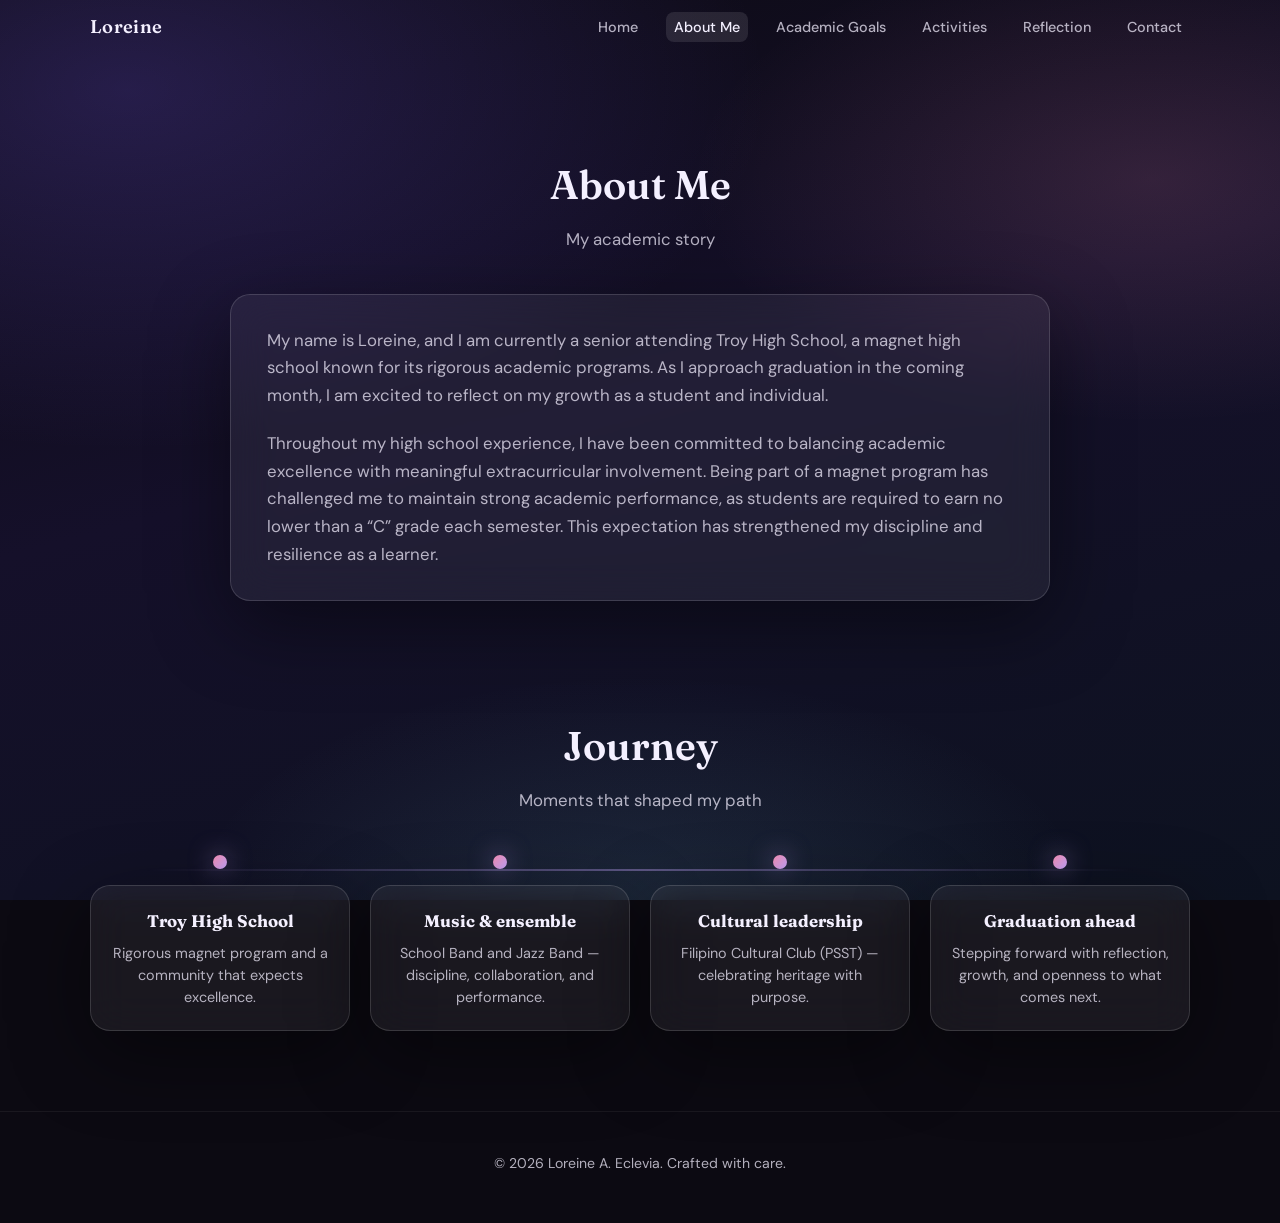
==== about.html @ 0d244e04 "Build Loreine portfolio pages and PSST media gallery. Made-with: Cursor" ====
<!DOCTYPE html>
<html lang="en">
<head>
  <meta charset="UTF-8" />
  <meta name="viewport" content="width=device-width, initial-scale=1.0" />
  <meta name="description" content="About Loreine — Troy High School senior and magnet program student." />
  <title>About Me | Loreine A. Eclevia</title>
  <link rel="preconnect" href="https://fonts.googleapis.com" />
  <link rel="preconnect" href="https://fonts.gstatic.com" crossorigin />
  <link href="https://fonts.googleapis.com/css2?family=DM+Sans:ital,opsz,wght@0,9..40,400;0,9..40,500;0,9..40,600;0,9..40,700;1,9..40,400&family=Fraunces:ital,opsz,wght@0,9..144,500;0,9..144,600;0,9..144,700;1,9..144,400&display=swap" rel="stylesheet" />
  <link rel="stylesheet" href="css/styles.css" />
</head>
<body>
  <div class="gradient-bg" aria-hidden="true"></div>

  <header class="site-header">
    <nav class="nav" aria-label="Primary">
      <a class="nav__brand" href="index.html">Loreine</a>
      <button type="button" class="nav__toggle" aria-expanded="false" aria-controls="nav-menu" id="nav-toggle">
        <span class="nav__toggle-bar"></span>
        <span class="nav__toggle-bar"></span>
        <span class="nav__toggle-bar"></span>
        <span class="visually-hidden">Menu</span>
      </button>
      <ul class="nav__list" id="nav-menu">
        <li><a href="index.html">Home</a></li>
        <li><a href="about.html" aria-current="page">About Me</a></li>
        <li><a href="academic-goals.html">Academic Goals</a></li>
        <li><a href="activities.html">Activities</a></li>
        <li><a href="reflection.html">Reflection</a></li>
        <li><a href="contact.html">Contact</a></li>
      </ul>
    </nav>
  </header>

  <main class="site-main site-main--page">
    <section id="about" class="section section--about">
      <div class="container">
        <header class="section__header reveal">
          <h2>About Me</h2>
          <p class="section__lead">My academic story</p>
        </header>
        <div class="prose glass reveal">
          <p>My name is Loreine, and I am currently a senior attending Troy High School, a magnet high school known for its rigorous academic programs. As I approach graduation in the coming month, I am excited to reflect on my growth as a student and individual.</p>
          <p>Throughout my high school experience, I have been committed to balancing academic excellence with meaningful extracurricular involvement. Being part of a magnet program has challenged me to maintain strong academic performance, as students are required to earn no lower than a “C” grade each semester. This expectation has strengthened my discipline and resilience as a learner.</p>
        </div>
      </div>
    </section>

    <section id="timeline" class="section section--timeline">
      <div class="container">
        <header class="section__header reveal">
          <h2>Journey</h2>
          <p class="section__lead">Moments that shaped my path</p>
        </header>
        <ol class="timeline reveal">
          <li class="timeline__item">
            <span class="timeline__marker"></span>
            <div class="timeline__card glass">
              <h3>Troy High School</h3>
              <p>Rigorous magnet program and a community that expects excellence.</p>
            </div>
          </li>
          <li class="timeline__item">
            <span class="timeline__marker"></span>
            <div class="timeline__card glass">
              <h3>Music &amp; ensemble</h3>
              <p>School Band and Jazz Band — discipline, collaboration, and performance.</p>
            </div>
          </li>
          <li class="timeline__item">
            <span class="timeline__marker"></span>
            <div class="timeline__card glass">
              <h3>Cultural leadership</h3>
              <p>Filipino Cultural Club (PSST) — celebrating heritage with purpose.</p>
            </div>
          </li>
          <li class="timeline__item">
            <span class="timeline__marker"></span>
            <div class="timeline__card glass">
              <h3>Graduation ahead</h3>
              <p>Stepping forward with reflection, growth, and openness to what comes next.</p>
            </div>
          </li>
        </ol>
      </div>
    </section>
  </main>

  <footer class="site-footer">
    <div class="container site-footer__inner">
      <p>&copy; <span id="year"></span> Loreine A. Eclevia. Crafted with care.</p>
    </div>
  </footer>

  <script src="js/main.js" defer></script>
</body>
</html>
---- css/styles.css ----
/* Loreine portfolio — soft gradients, glass, motion */
:root {
  --bg-deep: #0c0a12;
  --bg-card: rgba(255, 255, 255, 0.06);
  --border-glass: rgba(255, 255, 255, 0.14);
  --text: #f4f0ff;
  --text-muted: rgba(244, 240, 255, 0.72);
  --accent: #c4a5ff;
  --accent-2: #7ec8e3;
  --accent-3: #f78fb3;
  --shadow: 0 24px 80px rgba(0, 0, 0, 0.45);
  --radius: 20px;
  --font-sans: "DM Sans", system-ui, sans-serif;
  --font-display: "Fraunces", Georgia, serif;
  --nav-h: 72px;
}

*,
*::before,
*::after {
  box-sizing: border-box;
}

html {
  scroll-behavior: smooth;
}

body {
  margin: 0;
  min-height: 100vh;
  font-family: var(--font-sans);
  color: var(--text);
  background: var(--bg-deep);
  line-height: 1.65;
  overflow-x: hidden;
}

.visually-hidden {
  position: absolute;
  width: 1px;
  height: 1px;
  padding: 0;
  margin: -1px;
  overflow: hidden;
  clip: rect(0, 0, 0, 0);
  white-space: nowrap;
  border: 0;
}

.gradient-bg {
  position: fixed;
  inset: 0;
  z-index: -2;
  background:
    radial-gradient(ellipse 100% 80% at 10% 10%, rgba(124, 92, 255, 0.22), transparent 50%),
    radial-gradient(ellipse 80% 60% at 90% 20%, rgba(247, 143, 179, 0.14), transparent 45%),
    radial-gradient(ellipse 70% 50% at 50% 100%, rgba(126, 200, 227, 0.12), transparent 50%),
    linear-gradient(165deg, #0c0a12 0%, #15102a 45%, #0d1220 100%);
  pointer-events: none;
}

.container {
  width: min(1100px, 92vw);
  margin-inline: auto;
}

/* ----- Header / Nav ----- */
.site-header {
  position: fixed;
  top: 0;
  left: 0;
  right: 0;
  z-index: 100;
  padding: 0.75rem 0;
  transition: background 0.35s ease, backdrop-filter 0.35s ease, box-shadow 0.35s ease;
}

.site-header.is-scrolled {
  background: rgba(12, 10, 18, 0.72);
  backdrop-filter: blur(16px);
  -webkit-backdrop-filter: blur(16px);
  box-shadow: 0 8px 32px rgba(0, 0, 0, 0.25);
}

.nav {
  width: min(1100px, 92vw);
  margin-inline: auto;
  display: flex;
  align-items: center;
  justify-content: space-between;
  gap: 1rem;
}

.nav__brand {
  font-family: var(--font-display);
  font-weight: 600;
  font-size: 1.15rem;
  color: var(--text);
  text-decoration: none;
  letter-spacing: 0.02em;
}

.nav__list {
  list-style: none;
  margin: 0;
  padding: 0;
  display: flex;
  flex-wrap: wrap;
  gap: 0.35rem 1.25rem;
  align-items: center;
}

.nav__list a {
  color: var(--text-muted);
  text-decoration: none;
  font-size: 0.9rem;
  font-weight: 500;
  padding: 0.35rem 0.5rem;
  border-radius: 8px;
  transition: color 0.2s ease, background 0.2s ease;
}

.nav__list a:hover {
  color: var(--text);
  background: rgba(255, 255, 255, 0.06);
}

.nav__list a[aria-current="page"] {
  color: var(--text);
  background: rgba(255, 255, 255, 0.1);
}

.nav__toggle {
  display: none;
  flex-direction: column;
  gap: 5px;
  background: transparent;
  border: 1px solid var(--border-glass);
  border-radius: 10px;
  padding: 10px 12px;
  cursor: pointer;
}

.nav__toggle-bar {
  width: 22px;
  height: 2px;
  background: var(--text);
  border-radius: 1px;
  transition: transform 0.25s ease, opacity 0.2s ease;
}

@media (max-width: 860px) {
  .nav__toggle {
    display: flex;
  }

  .nav__list {
    position: absolute;
    top: calc(100% + 8px);
    right: 4vw;
    left: 4vw;
    flex-direction: column;
    align-items: stretch;
    padding: 1rem;
    border-radius: var(--radius);
    background: rgba(18, 14, 32, 0.92);
    backdrop-filter: blur(20px);
    border: 1px solid var(--border-glass);
    box-shadow: var(--shadow);
    opacity: 0;
    visibility: hidden;
    transform: translateY(-8px);
    transition: opacity 0.25s ease, transform 0.25s ease, visibility 0.25s;
  }

  .nav__list.is-open {
    opacity: 1;
    visibility: visible;
    transform: translateY(0);
  }

  .nav {
    position: relative;
  }
}

/* ----- Hero ----- */
.hero {
  position: relative;
  min-height: 100vh;
  min-height: 100dvh;
  display: flex;
  align-items: center;
  justify-content: center;
  padding: calc(var(--nav-h) + 2rem) 1.5rem 4rem;
}

.hero__bg {
  position: absolute;
  inset: 0;
  background-image: url("../assets/hero-celebration.png");
  background-size: cover;
  background-position: center 35%;
  z-index: 0;
}

.hero__overlay {
  position: absolute;
  inset: 0;
  z-index: 1;
  background:
    linear-gradient(180deg, rgba(8, 6, 16, 0.55) 0%, rgba(12, 10, 24, 0.75) 45%, rgba(10, 8, 22, 0.92) 100%),
    radial-gradient(ellipse 90% 60% at 50% 0%, rgba(100, 80, 200, 0.25), transparent 55%);
}

.hero__particles {
  position: absolute;
  inset: 0;
  z-index: 2;
  pointer-events: none;
  opacity: 0.85;
}

.hero__waves {
  position: absolute;
  inset: 0;
  z-index: 2;
  pointer-events: none;
  overflow: hidden;
  opacity: 0.35;
  mix-blend-mode: screen;
}

.hero__waves::before,
.hero__waves::after {
  content: "";
  position: absolute;
  width: 200%;
  height: 200%;
  left: -50%;
  top: 20%;
  background: radial-gradient(ellipse at center, rgba(126, 200, 227, 0.15) 0%, transparent 55%);
  animation: wave-drift 18s ease-in-out infinite;
}

.hero__waves::after {
  top: 40%;
  background: radial-gradient(ellipse at center, rgba(196, 165, 255, 0.12) 0%, transparent 50%);
  animation-duration: 24s;
  animation-delay: -6s;
}

@keyframes wave-drift {
  0%,
  100% {
    transform: translate(0, 0) rotate(0deg);
  }
  50% {
    transform: translate(-4%, 2%) rotate(3deg);
  }
}

.hero__3d {
  position: absolute;
  top: 12%;
  right: 6%;
  width: min(280px, 38vw);
  height: min(280px, 38vw);
  z-index: 3;
  pointer-events: none;
  opacity: 0.9;
}

@media (max-width: 700px) {
  .hero__3d {
    top: auto;
    bottom: 8%;
    right: 4%;
    width: 160px;
    height: 160px;
    opacity: 0.55;
  }
}

.hero__content {
  position: relative;
  z-index: 4;
  text-align: center;
  max-width: 720px;
}

.hero__eyebrow {
  font-size: 0.8rem;
  letter-spacing: 0.28em;
  text-transform: uppercase;
  color: var(--accent-2);
  margin: 0 0 1rem;
  font-weight: 600;
}

.hero__title {
  font-family: var(--font-display);
  font-size: clamp(2.25rem, 6vw, 3.75rem);
  font-weight: 700;
  line-height: 1.12;
  margin: 0 0 0.75rem;
  text-shadow: 0 8px 40px rgba(0, 0, 0, 0.5);
}

.hero__tagline {
  font-size: clamp(1rem, 2.4vw, 1.2rem);
  color: rgba(255, 255, 255, 0.88);
  margin: 0 0 1.75rem;
  font-weight: 500;
}

.hero__dot {
  opacity: 0.45;
  margin: 0 0.15em;
  font-weight: 400;
}

.hero__typing {
  min-height: 2.5rem;
  font-size: clamp(1rem, 2.2vw, 1.15rem);
  color: var(--text-muted);
  margin: 0 0 2rem;
}

.hero__cursor {
  display: inline-block;
  width: 2px;
  height: 1.1em;
  background: var(--accent);
  margin-left: 3px;
  vertical-align: -0.15em;
  animation: blink 1s step-end infinite;
}

@keyframes blink {
  50% {
    opacity: 0;
  }
}

.hero__cta {
  display: inline-flex;
  align-items: center;
  justify-content: center;
  padding: 0.85rem 1.75rem;
  border-radius: 999px;
  background: linear-gradient(135deg, rgba(196, 165, 255, 0.35), rgba(126, 200, 227, 0.25));
  border: 1px solid var(--border-glass);
  color: var(--text);
  text-decoration: none;
  font-weight: 600;
  font-size: 0.95rem;
  box-shadow: 0 12px 40px rgba(80, 60, 160, 0.35);
  transition: transform 0.25s ease, box-shadow 0.25s ease, background 0.25s ease;
}

.hero__cta:hover {
  transform: translateY(-2px);
  box-shadow: 0 16px 48px rgba(100, 80, 200, 0.45);
  background: linear-gradient(135deg, rgba(196, 165, 255, 0.45), rgba(126, 200, 227, 0.35));
}

.hero__scroll {
  position: absolute;
  bottom: 2rem;
  left: 50%;
  transform: translateX(-50%);
  z-index: 4;
  display: flex;
  flex-direction: column;
  align-items: center;
  gap: 0.5rem;
  font-size: 0.7rem;
  letter-spacing: 0.2em;
  text-transform: uppercase;
  color: var(--text-muted);
  opacity: 0.85;
}

.hero__scroll-line {
  width: 1px;
  height: 40px;
  background: linear-gradient(180deg, var(--accent), transparent);
  animation: scroll-pulse 2s ease-in-out infinite;
}

@keyframes scroll-pulse {
  0%,
  100% {
    opacity: 0.4;
    transform: scaleY(0.85);
  }
  50% {
    opacity: 1;
    transform: scaleY(1);
  }
}

/* ----- Sections ----- */
section[id] {
  scroll-margin-top: calc(var(--nav-h) + 12px);
}

.site-main--page {
  padding-top: var(--nav-h);
}

.section {
  position: relative;
  padding: 5rem 0;
}

.section__header {
  text-align: center;
  margin-bottom: 2.5rem;
}

.section__header h2 {
  font-family: var(--font-display);
  font-size: clamp(1.75rem, 4vw, 2.5rem);
  margin: 0 0 0.5rem;
  font-weight: 600;
}

.section__lead {
  margin: 0;
  color: var(--text-muted);
  font-size: 1.05rem;
}

.glass {
  background: var(--bg-card);
  backdrop-filter: blur(20px);
  -webkit-backdrop-filter: blur(20px);
  border: 1px solid var(--border-glass);
  border-radius: var(--radius);
  box-shadow: var(--shadow);
}

.prose {
  padding: 2rem 2.25rem;
  max-width: 820px;
  margin-inline: auto;
}

.prose p {
  margin: 0 0 1.25rem;
  color: var(--text-muted);
  font-size: 1.05rem;
}

.prose p:last-child {
  margin-bottom: 0;
}

/* Timeline */
.section--timeline {
  padding-top: 2rem;
}

.timeline {
  list-style: none;
  margin: 0;
  padding: 0;
  display: grid;
  gap: 1.5rem;
  position: relative;
}

@media (min-width: 768px) {
  .timeline {
    grid-template-columns: repeat(4, 1fr);
    gap: 1.25rem;
  }

  .timeline::before {
    content: "";
    position: absolute;
    top: 14px;
    left: 5%;
    right: 5%;
    height: 2px;
    background: linear-gradient(90deg, transparent, rgba(196, 165, 255, 0.4), transparent);
    z-index: 0;
  }
}

.timeline__item {
  position: relative;
  z-index: 1;
}

.timeline__marker {
  display: block;
  width: 14px;
  height: 14px;
  border-radius: 50%;
  margin: 0 auto 1rem;
  background: linear-gradient(135deg, var(--accent-3), var(--accent));
  box-shadow: 0 0 24px rgba(196, 165, 255, 0.55);
}

.timeline__card {
  padding: 1.35rem 1.25rem;
  text-align: center;
  min-height: 140px;
  display: flex;
  flex-direction: column;
  justify-content: center;
  transition: transform 0.35s ease, border-color 0.35s ease;
}

.timeline__card:hover {
  transform: translateY(-6px);
  border-color: rgba(196, 165, 255, 0.35);
}

.timeline__card h3 {
  font-family: var(--font-display);
  font-size: 1.05rem;
  margin: 0 0 0.5rem;
}

.timeline__card p {
  margin: 0;
  font-size: 0.9rem;
  color: var(--text-muted);
  line-height: 1.5;
}

/* Activities — flip cards */
.activity-grid {
  display: grid;
  grid-template-columns: repeat(auto-fit, minmax(260px, 1fr));
  gap: 1.75rem;
  perspective: 1200px;
}

.flip-card {
  min-height: 300px;
  cursor: pointer;
}

.flip-card__inner {
  position: relative;
  width: 100%;
  height: 100%;
  min-height: 300px;
  transition: transform 0.75s cubic-bezier(0.4, 0.2, 0.2, 1);
  transform-style: preserve-3d;
}

.flip-card:hover .flip-card__inner,
.flip-card:focus-within .flip-card__inner {
  transform: rotateY(180deg);
}

.flip-card__face {
  position: absolute;
  inset: 0;
  backface-visibility: hidden;
  -webkit-backface-visibility: hidden;
  border-radius: var(--radius);
  padding: 2rem 1.75rem;
  display: flex;
  flex-direction: column;
  align-items: center;
  text-align: center;
  justify-content: center;
}

.flip-card__face--back {
  transform: rotateY(180deg);
}

.activity-icon {
  font-size: 2.5rem;
  margin-bottom: 0.75rem;
  filter: drop-shadow(0 4px 12px rgba(0, 0, 0, 0.35));
}

.flip-card h3 {
  font-family: var(--font-display);
  font-size: 1.35rem;
  margin: 0 0 0.75rem;
}

.flip-card__face--front p {
  margin: 0.25rem 0;
  color: var(--text-muted);
  font-size: 0.98rem;
}

.activity-note {
  margin-top: 0.75rem !important;
  font-style: italic;
  opacity: 0.9;
}

/* Sound waves — animate on hover (music card) */
.sound-waves {
  display: flex;
  align-items: flex-end;
  justify-content: center;
  gap: 5px;
  height: 36px;
  margin-top: 1.25rem;
  opacity: 0.55;
}

.sound-waves span {
  width: 5px;
  height: 10px;
  border-radius: 3px;
  background: linear-gradient(180deg, var(--accent-2), var(--accent));
  transform-origin: bottom;
  animation: sound-idle 1.2s ease-in-out infinite;
}

.sound-waves span:nth-child(1) {
  animation-delay: 0s;
}
.sound-waves span:nth-child(2) {
  animation-delay: 0.1s;
}
.sound-waves span:nth-child(3) {
  animation-delay: 0.2s;
}
.sound-waves span:nth-child(4) {
  animation-delay: 0.3s;
}
.sound-waves span:nth-child(5) {
  animation-delay: 0.4s;
}

@keyframes sound-idle {
  0%,
  100% {
    transform: scaleY(0.45);
    opacity: 0.6;
  }
  50% {
    transform: scaleY(1);
    opacity: 1;
  }
}

.flip-card[data-theme="music"]:hover .sound-waves span,
.flip-card[data-theme="music"]:focus-within .sound-waves span {
  animation-name: sound-active;
  animation-duration: 0.45s;
}

@keyframes sound-active {
  0% {
    transform: scaleY(0.3);
  }
  50% {
    transform: scaleY(1.35);
  }
  100% {
    transform: scaleY(0.6);
  }
}

.flip-card[data-theme="music"]:hover .sound-waves,
.flip-card[data-theme="music"]:focus-within .sound-waves {
  opacity: 1;
}

/* Culture card — PSST gallery links */
.activity-front-link {
  margin-top: 1rem;
  font-size: 0.85rem;
  color: var(--accent-2);
  text-decoration: none;
  font-weight: 600;
  border-bottom: 1px solid transparent;
  transition: border-color 0.2s ease, color 0.2s ease;
}

.activity-front-link:hover {
  color: var(--text);
  border-bottom-color: var(--accent-2);
}

.flip-card__face--heritage {
  gap: 0.35rem;
}

.heritage-heading {
  margin: 0 0 0.5rem;
}

.heritage-title-link {
  color: var(--text);
  text-decoration: none;
  transition: color 0.2s ease;
}

.heritage-title-link:hover {
  color: var(--accent-2);
}

.activity-gallery-cta {
  margin-top: 0.85rem;
  display: inline-flex;
  align-items: center;
  justify-content: center;
  padding: 0.55rem 1.2rem;
  border-radius: 999px;
  font-size: 0.88rem;
  font-weight: 600;
  color: var(--text);
  text-decoration: none;
  background: linear-gradient(135deg, rgba(196, 165, 255, 0.35), rgba(126, 200, 227, 0.22));
  border: 1px solid var(--border-glass);
  transition: transform 0.2s ease, box-shadow 0.2s ease;
}

.activity-gallery-cta:hover {
  transform: translateY(-1px);
  box-shadow: 0 8px 24px rgba(80, 60, 160, 0.35);
}

/* PSST gallery page */
.gallery-back-wrap {
  margin: 0 0 1.5rem;
}

.gallery-back {
  display: inline-flex;
  align-items: center;
  font-size: 0.92rem;
  font-weight: 600;
  color: var(--accent-2);
  text-decoration: none;
  transition: color 0.2s ease;
}

.gallery-back:hover {
  color: var(--text);
}

.section--gallery .section__header {
  margin-bottom: 2rem;
}

.gallery-banner {
  padding: 1rem 1.25rem;
  margin-bottom: 1.5rem;
  color: #ffc9c9;
  font-size: 0.95rem;
}

.gallery-empty {
  padding: 1.75rem 1.5rem;
  max-width: 640px;
  margin: 0 auto 2rem;
}

.gallery-empty__title {
  font-family: var(--font-display);
  font-size: 1.2rem;
  margin: 0 0 1rem;
}

.gallery-empty__steps {
  margin: 0;
  padding-left: 1.25rem;
  color: var(--text-muted);
  font-size: 0.95rem;
  line-height: 1.7;
}

.gallery-empty__steps code {
  font-size: 0.85em;
  color: var(--accent-2);
  word-break: break-all;
}

.gallery-block {
  margin-bottom: 3rem;
}

.gallery-block__title {
  font-family: var(--font-display);
  font-size: 1.25rem;
  margin: 0 0 1.25rem;
  font-weight: 600;
}

.gallery-grid {
  display: grid;
  grid-template-columns: repeat(auto-fill, minmax(240px, 1fr));
  gap: 1.25rem;
}

.gallery-card {
  margin: 0;
  overflow: hidden;
  padding: 0;
  display: flex;
  flex-direction: column;
}

.gallery-card__img {
  width: 100%;
  aspect-ratio: 4 / 3;
  object-fit: cover;
  display: block;
  cursor: zoom-in;
  transition: transform 0.35s ease;
}

.gallery-card:hover .gallery-card__img {
  transform: scale(1.03);
}

.gallery-card__caption {
  padding: 0.85rem 1rem;
  margin: 0;
  font-size: 0.88rem;
  color: var(--text-muted);
  text-align: center;
}

.gallery-videos {
  display: grid;
  gap: 1.5rem;
}

@media (min-width: 700px) {
  .gallery-videos {
    grid-template-columns: repeat(auto-fit, minmax(320px, 1fr));
  }
}

.gallery-video {
  padding: 0;
  overflow: hidden;
}

.gallery-video__el {
  width: 100%;
  display: block;
  vertical-align: middle;
  background: #000;
}

.gallery-video__caption {
  margin: 0;
  padding: 0.85rem 1rem;
  font-size: 0.9rem;
  color: var(--text-muted);
  text-align: center;
}

.lightbox {
  position: fixed;
  inset: 0;
  z-index: 200;
  background: rgba(4, 2, 12, 0.88);
  display: flex;
  align-items: center;
  justify-content: center;
  padding: 2rem;
  backdrop-filter: blur(8px);
}

.lightbox__img {
  max-width: min(96vw, 1200px);
  max-height: min(88vh, 900px);
  width: auto;
  height: auto;
  object-fit: contain;
  border-radius: 8px;
  box-shadow: 0 24px 80px rgba(0, 0, 0, 0.6);
}

.lightbox__close {
  position: fixed;
  top: 1.25rem;
  right: 1.25rem;
  width: 48px;
  height: 48px;
  border-radius: 50%;
  border: 1px solid var(--border-glass);
  background: rgba(20, 16, 36, 0.85);
  color: var(--text);
  font-size: 1.75rem;
  line-height: 1;
  cursor: pointer;
  transition: background 0.2s ease, transform 0.2s ease;
}

.lightbox__close:hover {
  background: rgba(40, 32, 64, 0.95);
  transform: scale(1.05);
}

/* PSST page clarity overrides (page-specific only) */
body.page-psst .gradient-bg {
  background:
    radial-gradient(ellipse 100% 80% at 10% 10%, rgba(124, 92, 255, 0.1), transparent 55%),
    radial-gradient(ellipse 80% 60% at 90% 20%, rgba(247, 143, 179, 0.08), transparent 50%),
    radial-gradient(ellipse 70% 50% at 50% 100%, rgba(126, 200, 227, 0.07), transparent 55%),
    linear-gradient(165deg, #141126 0%, #171533 45%, #101b2d 100%);
}

body.page-psst .section--gallery {
  background: linear-gradient(180deg, rgba(255, 255, 255, 0.07), rgba(255, 255, 255, 0.03));
  border-top: 1px solid rgba(255, 255, 255, 0.12);
  border-bottom: 1px solid rgba(255, 255, 255, 0.1);
}

body.page-psst .gallery-card,
body.page-psst .gallery-video,
body.page-psst .gallery-empty,
body.page-psst .gallery-banner {
  background: rgba(255, 255, 255, 0.12);
  backdrop-filter: blur(8px);
  -webkit-backdrop-filter: blur(8px);
  border-color: rgba(255, 255, 255, 0.22);
}

body.page-psst .gallery-card__img {
  filter: brightness(1.08) contrast(1.08) saturate(1.03);
}

/* Reflection layout */
.reflection__layout {
  display: grid;
  gap: 1.5rem;
}

@media (min-width: 800px) {
  .reflection__layout {
    grid-template-columns: 1fr 1fr;
    align-items: stretch;
  }
}

.reflection__panel {
  margin: 0;
}

.reflection__panel--accent {
  border-color: rgba(196, 165, 255, 0.28);
  background: linear-gradient(145deg, rgba(196, 165, 255, 0.1), rgba(126, 200, 227, 0.06));
}

/* Contact */
.contact-card {
  text-align: center;
  padding: 2.5rem 2rem;
  max-width: 520px;
  margin-inline: auto;
}

.contact-card__name {
  font-family: var(--font-display);
  font-size: 1.5rem;
  margin: 0 0 0.35rem;
  font-weight: 600;
}

.contact-card__meta {
  margin: 0 0 1.25rem;
  color: var(--accent-2);
  font-size: 0.95rem;
}

.contact-card__hint {
  margin: 0;
  color: var(--text-muted);
  font-size: 0.98rem;
}

/* Footer */
.site-footer {
  padding: 2.5rem 0 3rem;
  border-top: 1px solid rgba(255, 255, 255, 0.06);
}

.site-footer__inner {
  text-align: center;
}

.site-footer p {
  margin: 0;
  font-size: 0.88rem;
  color: var(--text-muted);
}

/* Scroll reveal */
.reveal {
  opacity: 0;
  transform: translateY(28px);
  transition: opacity 0.7s cubic-bezier(0.22, 1, 0.36, 1), transform 0.7s cubic-bezier(0.22, 1, 0.36, 1);
}

.reveal.is-visible {
  opacity: 1;
  transform: translateY(0);
}

.timeline.reveal .timeline__item {
  opacity: 0;
  transform: translateY(20px);
  transition: opacity 0.55s ease, transform 0.55s ease;
}

.timeline.reveal.is-visible .timeline__item:nth-child(1) {
  transition-delay: 0.05s;
}
.timeline.reveal.is-visible .timeline__item:nth-child(2) {
  transition-delay: 0.15s;
}
.timeline.reveal.is-visible .timeline__item:nth-child(3) {
  transition-delay: 0.25s;
}
.timeline.reveal.is-visible .timeline__item:nth-child(4) {
  transition-delay: 0.35s;
}

.timeline.reveal.is-visible .timeline__item {
  opacity: 1;
  transform: translateY(0);
}

@media (prefers-reduced-motion: reduce) {
  html {
    scroll-behavior: auto;
  }

  .reveal,
  .timeline.reveal .timeline__item {
    opacity: 1;
    transform: none;
    transition: none;
  }

  .hero__waves::before,
  .hero__waves::after,
  .hero__scroll-line,
  .sound-waves span {
    animation: none !important;
  }
}
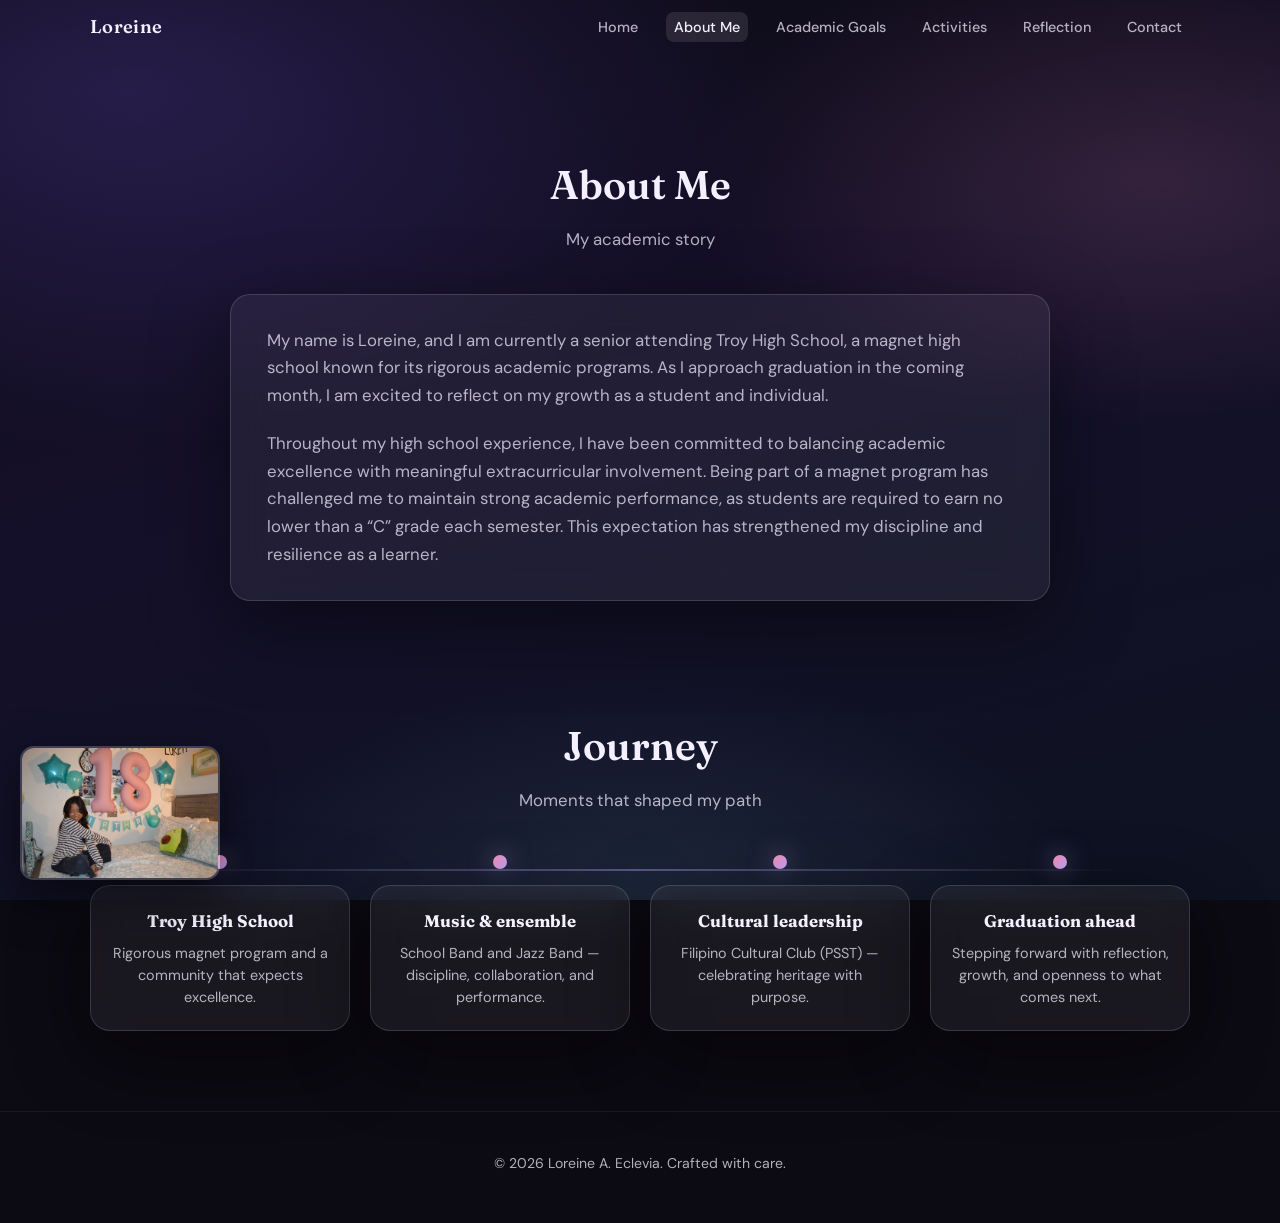
==== commit d45fd678: "Add 18th birthday snapshot to home and About corner Made-with: Cursor" ====
--- a/about.html
+++ b/about.html
@@ -34,6 +34,16 @@
   </header>
 
   <main class="site-main site-main--page">
+    <figure class="corner-memento corner-memento--fixed">
+      <img
+        src="assets/loreine-18th-birthday.png"
+        alt="Loreine celebrating her 18th birthday, with pink balloons and teal decorations."
+        width="640"
+        height="480"
+        loading="lazy"
+        decoding="async"
+      />
+    </figure>
     <section id="about" class="section section--about">
       <div class="container">
         <header class="section__header reveal">
--- a/css/styles.css
+++ b/css/styles.css
@@ -13,6 +13,9 @@
   --font-sans: "DM Sans", system-ui, sans-serif;
   --font-display: "Fraunces", Georgia, serif;
   --nav-h: 72px;
+  --glow-orange: #ffb86c;
+  --glow-orange-hot: #ff9f43;
+  --glow-orange-shadow: 0 0 12px rgba(255, 159, 67, 0.95), 0 0 26px rgba(255, 120, 40, 0.55);
 }
 
 *,
@@ -98,6 +101,21 @@
   color: var(--text);
   text-decoration: none;
   letter-spacing: 0.02em;
+  border-radius: 8px;
+  padding: 0.35rem 0.5rem;
+  margin: -0.35rem -0.5rem;
+  transition: color 0.22s ease, text-shadow 0.22s ease, background 0.22s ease;
+}
+
+.nav__brand:hover {
+  color: var(--glow-orange);
+  text-shadow: var(--glow-orange-shadow);
+  background: rgba(255, 140, 60, 0.08);
+}
+
+.nav__brand:focus-visible {
+  outline: 2px solid var(--glow-orange-hot);
+  outline-offset: 3px;
 }
 
 .nav__list {
@@ -117,17 +135,31 @@
   font-weight: 500;
   padding: 0.35rem 0.5rem;
   border-radius: 8px;
-  transition: color 0.2s ease, background 0.2s ease;
+  transition: color 0.22s ease, background 0.22s ease, text-shadow 0.22s ease, box-shadow 0.22s ease;
 }
 
 .nav__list a:hover {
-  color: var(--text);
-  background: rgba(255, 255, 255, 0.06);
+  color: var(--glow-orange);
+  background: rgba(255, 140, 60, 0.1);
+  text-shadow: var(--glow-orange-shadow);
+  box-shadow: 0 0 18px rgba(255, 130, 50, 0.35);
+}
+
+.nav__list a:focus-visible {
+  outline: 2px solid var(--glow-orange-hot);
+  outline-offset: 2px;
 }
 
 .nav__list a[aria-current="page"] {
   color: var(--text);
   background: rgba(255, 255, 255, 0.1);
+}
+
+.nav__list a[aria-current="page"]:hover {
+  color: var(--glow-orange);
+  background: rgba(255, 140, 60, 0.12);
+  text-shadow: var(--glow-orange-shadow);
+  box-shadow: 0 0 18px rgba(255, 130, 50, 0.35);
 }
 
 .nav__toggle {
@@ -139,6 +171,22 @@
   border-radius: 10px;
   padding: 10px 12px;
   cursor: pointer;
+  transition: border-color 0.22s ease, box-shadow 0.22s ease;
+}
+
+.nav__toggle:hover {
+  border-color: rgba(255, 159, 67, 0.85);
+  box-shadow: 0 0 16px rgba(255, 130, 50, 0.45), 0 0 28px rgba(255, 100, 40, 0.25);
+}
+
+.nav__toggle:hover .nav__toggle-bar {
+  background: var(--glow-orange);
+  box-shadow: 0 0 8px rgba(255, 159, 67, 0.9);
+}
+
+.nav__toggle:focus-visible {
+  outline: 2px solid var(--glow-orange-hot);
+  outline-offset: 3px;
 }
 
 .nav__toggle-bar {
@@ -146,7 +194,7 @@
   height: 2px;
   background: var(--text);
   border-radius: 1px;
-  transition: transform 0.25s ease, opacity 0.2s ease;
+  transition: transform 0.25s ease, opacity 0.2s ease, background 0.22s ease, box-shadow 0.22s ease;
 }
 
 @media (max-width: 860px) {
@@ -202,6 +250,7 @@
   background-size: cover;
   background-position: center 35%;
   z-index: 0;
+  filter: brightness(1.22) contrast(1.05) saturate(1.06);
 }
 
 .hero__overlay {
@@ -209,8 +258,8 @@
   inset: 0;
   z-index: 1;
   background:
-    linear-gradient(180deg, rgba(8, 6, 16, 0.55) 0%, rgba(12, 10, 24, 0.75) 45%, rgba(10, 8, 22, 0.92) 100%),
-    radial-gradient(ellipse 90% 60% at 50% 0%, rgba(100, 80, 200, 0.25), transparent 55%);
+    linear-gradient(180deg, rgba(8, 6, 16, 0.32) 0%, rgba(12, 10, 24, 0.44) 45%, rgba(10, 8, 22, 0.62) 100%),
+    radial-gradient(ellipse 90% 60% at 50% 0%, rgba(100, 80, 200, 0.14), transparent 55%);
 }
 
 .hero__particles {
@@ -401,6 +450,41 @@
   }
 }
 
+/* Personal snapshot — bottom corner (home hero + about page) */
+.corner-memento {
+  margin: 0;
+  pointer-events: none;
+}
+
+.corner-memento img {
+  display: block;
+  width: min(200px, 34vw);
+  height: auto;
+  border-radius: 14px;
+  box-shadow: 0 16px 48px rgba(0, 0, 0, 0.5);
+  border: 2px solid rgba(255, 255, 255, 0.2);
+}
+
+.corner-memento--hero {
+  position: absolute;
+  bottom: max(1.25rem, env(safe-area-inset-bottom, 0px));
+  left: max(1.25rem, env(safe-area-inset-left, 0px));
+  z-index: 5;
+}
+
+.corner-memento--fixed {
+  position: fixed;
+  bottom: max(1.25rem, env(safe-area-inset-bottom, 0px));
+  left: max(1.25rem, env(safe-area-inset-left, 0px));
+  z-index: 50;
+}
+
+@media (max-width: 520px) {
+  .corner-memento img {
+    width: min(140px, 42vw);
+  }
+}
+
 /* ----- Sections ----- */
 section[id] {
   scroll-margin-top: calc(var(--nav-h) + 12px);
@@ -720,12 +804,30 @@
   text-decoration: none;
   background: linear-gradient(135deg, rgba(196, 165, 255, 0.35), rgba(126, 200, 227, 0.22));
   border: 1px solid var(--border-glass);
-  transition: transform 0.2s ease, box-shadow 0.2s ease;
+  transition: transform 0.22s ease, box-shadow 0.22s ease, color 0.22s ease, border-color 0.22s ease,
+    background 0.22s ease, text-shadow 0.22s ease;
 }
 
 .activity-gallery-cta:hover {
   transform: translateY(-1px);
-  box-shadow: 0 8px 24px rgba(80, 60, 160, 0.35);
+  color: var(--glow-orange);
+  border-color: rgba(255, 159, 67, 0.85);
+  background: rgba(255, 120, 50, 0.14);
+  text-shadow: var(--glow-orange-shadow);
+  box-shadow: 0 0 22px rgba(255, 130, 50, 0.5), 0 8px 28px rgba(80, 40, 20, 0.35);
+}
+
+.activity-gallery-cta:focus-visible {
+  outline: 2px solid var(--glow-orange-hot);
+  outline-offset: 3px;
+}
+
+.activity-gallery-actions {
+  margin-top: 0.85rem;
+  display: flex;
+  flex-wrap: wrap;
+  gap: 0.55rem;
+  justify-content: center;
 }
 
 /* PSST gallery page */
@@ -801,6 +903,109 @@
   gap: 1.25rem;
 }
 
+.gallery-carousel {
+  display: grid;
+  grid-template-columns: auto 1fr auto;
+  gap: 1rem;
+  align-items: center;
+  padding: 1rem;
+}
+
+.carousel-stage {
+  margin: 0;
+  display: grid;
+  gap: 0.75rem;
+}
+
+.carousel-stage__img {
+  width: 100%;
+  max-height: min(60vh, 560px);
+  object-fit: contain;
+  border-radius: 14px;
+  background: rgba(12, 10, 18, 0.45);
+}
+
+.carousel-stage__caption {
+  margin: 0;
+  text-align: center;
+  color: var(--text-muted);
+  font-size: 0.92rem;
+}
+
+.carousel-nav {
+  width: 46px;
+  height: 46px;
+  border-radius: 50%;
+  border: 1px solid var(--border-glass);
+  color: var(--text);
+  background: rgba(20, 16, 36, 0.82);
+  cursor: pointer;
+  font-size: 1.8rem;
+  line-height: 1;
+  transition: transform 0.2s ease, background 0.2s ease;
+}
+
+.carousel-nav:hover {
+  transform: scale(1.04);
+  background: rgba(40, 32, 64, 0.9);
+}
+
+.carousel-count {
+  margin: 0.85rem 0 0;
+  text-align: center;
+  color: var(--text-muted);
+  font-size: 0.9rem;
+}
+
+.carousel-thumbs {
+  margin-top: 1rem;
+  display: grid;
+  grid-template-columns: repeat(auto-fill, minmax(88px, 1fr));
+  gap: 0.65rem;
+}
+
+.carousel-thumb {
+  border: 2px solid transparent;
+  background: transparent;
+  padding: 0;
+  border-radius: 12px;
+  overflow: hidden;
+  cursor: pointer;
+  opacity: 0.8;
+  transition: border-color 0.2s ease, opacity 0.2s ease, transform 0.2s ease;
+}
+
+.carousel-thumb:hover {
+  opacity: 1;
+  transform: translateY(-1px);
+}
+
+.carousel-thumb.is-active {
+  border-color: var(--accent-2);
+  opacity: 1;
+}
+
+.carousel-thumb__img {
+  width: 100%;
+  aspect-ratio: 1 / 1;
+  object-fit: cover;
+  display: block;
+}
+
+@media (max-width: 720px) {
+  .gallery-carousel {
+    grid-template-columns: 1fr;
+    padding: 0.8rem;
+  }
+
+  .carousel-nav {
+    width: 42px;
+    height: 42px;
+    font-size: 1.45rem;
+    justify-self: center;
+  }
+}
+
 .gallery-card {
   margin: 0;
   overflow: hidden;
@@ -859,49 +1064,6 @@
   font-size: 0.9rem;
   color: var(--text-muted);
   text-align: center;
-}
-
-.lightbox {
-  position: fixed;
-  inset: 0;
-  z-index: 200;
-  background: rgba(4, 2, 12, 0.88);
-  display: flex;
-  align-items: center;
-  justify-content: center;
-  padding: 2rem;
-  backdrop-filter: blur(8px);
-}
-
-.lightbox__img {
-  max-width: min(96vw, 1200px);
-  max-height: min(88vh, 900px);
-  width: auto;
-  height: auto;
-  object-fit: contain;
-  border-radius: 8px;
-  box-shadow: 0 24px 80px rgba(0, 0, 0, 0.6);
-}
-
-.lightbox__close {
-  position: fixed;
-  top: 1.25rem;
-  right: 1.25rem;
-  width: 48px;
-  height: 48px;
-  border-radius: 50%;
-  border: 1px solid var(--border-glass);
-  background: rgba(20, 16, 36, 0.85);
-  color: var(--text);
-  font-size: 1.75rem;
-  line-height: 1;
-  cursor: pointer;
-  transition: background 0.2s ease, transform 0.2s ease;
-}
-
-.lightbox__close:hover {
-  background: rgba(40, 32, 64, 0.95);
-  transform: scale(1.05);
 }
 
 /* PSST page clarity overrides (page-specific only) */
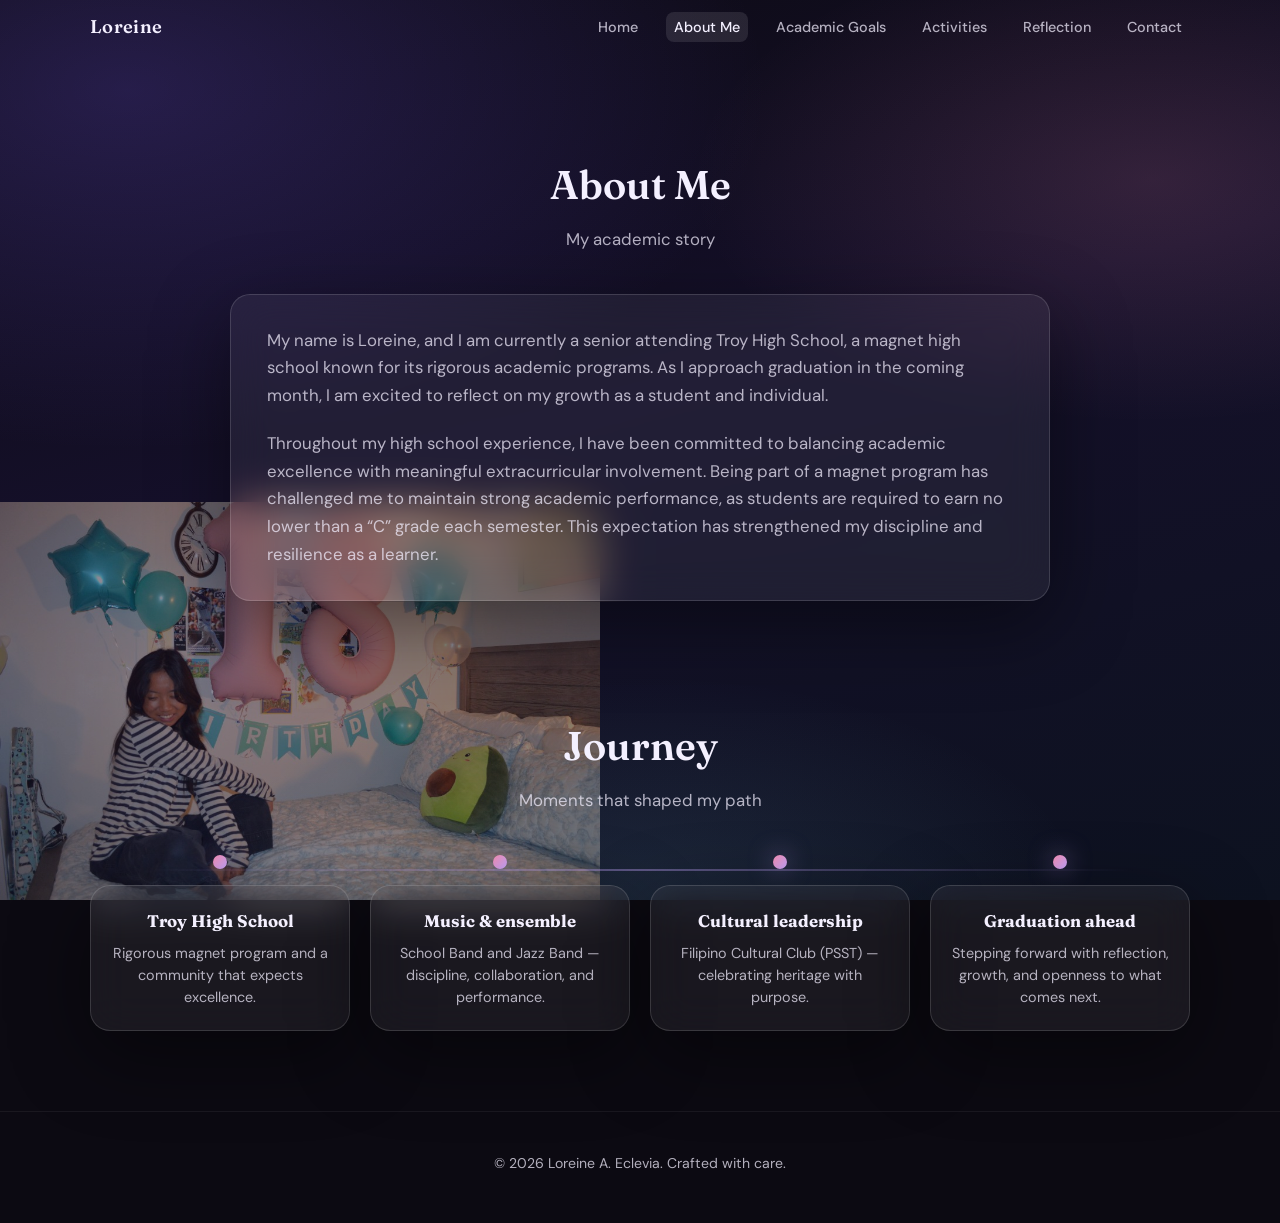
==== commit 57fbfa90: "Tune birthday photo: larger hero blend, About background layer Made-with: Cursor" ====
--- a/about.html
+++ b/about.html
@@ -33,11 +33,11 @@
     </nav>
   </header>
 
-  <main class="site-main site-main--page">
-    <figure class="corner-memento corner-memento--fixed">
+  <main class="site-main site-main--page site-main--about">
+    <figure class="corner-memento corner-memento--about-bg" aria-hidden="true">
       <img
         src="assets/loreine-18th-birthday.png"
-        alt="Loreine celebrating her 18th birthday, with pink balloons and teal decorations."
+        alt=""
         width="640"
         height="480"
         loading="lazy"
--- a/css/styles.css
+++ b/css/styles.css
@@ -450,39 +450,76 @@
   }
 }
 
-/* Personal snapshot — bottom corner (home hero + about page) */
+/* Personal snapshot — home: blended into hero; About: large layer behind content */
 .corner-memento {
   margin: 0;
   pointer-events: none;
 }
 
-.corner-memento img {
-  display: block;
-  width: min(200px, 34vw);
-  height: auto;
-  border-radius: 14px;
-  box-shadow: 0 16px 48px rgba(0, 0, 0, 0.5);
-  border: 2px solid rgba(255, 255, 255, 0.2);
-}
-
+/* Home: 2× previous size; blends with hero photo without heavy darkening */
 .corner-memento--hero {
   position: absolute;
-  bottom: max(1.25rem, env(safe-area-inset-bottom, 0px));
-  left: max(1.25rem, env(safe-area-inset-left, 0px));
+  bottom: max(1rem, env(safe-area-inset-bottom, 0px));
+  left: max(1rem, env(safe-area-inset-left, 0px));
   z-index: 5;
 }
 
-.corner-memento--fixed {
+.corner-memento--hero img {
+  display: block;
+  width: min(400px, 68vw);
+  height: auto;
+  border-radius: 18px;
+  border: 1px solid rgba(255, 255, 255, 0.42);
+  box-shadow:
+    0 10px 36px rgba(0, 0, 0, 0.28),
+    0 0 50px rgba(255, 200, 170, 0.22);
+  mix-blend-mode: soft-light;
+  filter: brightness(1.14) contrast(1.04) saturate(1.08);
+}
+
+@media (max-width: 520px) {
+  .corner-memento--hero img {
+    width: min(280px, 85vw);
+  }
+}
+
+/* About: 3× original corner width (200px → 600px), fixed behind sections */
+.site-main--about {
+  position: relative;
+  z-index: 1;
+}
+
+.corner-memento--about-bg {
   position: fixed;
-  bottom: max(1.25rem, env(safe-area-inset-bottom, 0px));
-  left: max(1.25rem, env(safe-area-inset-left, 0px));
-  z-index: 50;
-}
-
-@media (max-width: 520px) {
-  .corner-memento img {
-    width: min(140px, 42vw);
-  }
+  bottom: 0;
+  left: 0;
+  z-index: 0;
+  width: min(600px, 96vw);
+  max-height: min(88vh, 900px);
+  margin: 0;
+}
+
+.corner-memento--about-bg img {
+  display: block;
+  width: 100%;
+  height: auto;
+  max-height: min(88vh, 900px);
+  object-fit: contain;
+  object-position: left bottom;
+  border-radius: 0 32px 0 0;
+  border: none;
+  opacity: 0.5;
+  filter: brightness(1.12) saturate(1.08);
+}
+
+.site-main--about > section {
+  position: relative;
+  z-index: 1;
+}
+
+.site-main--about ~ .site-footer {
+  position: relative;
+  z-index: 2;
 }
 
 /* ----- Sections ----- */
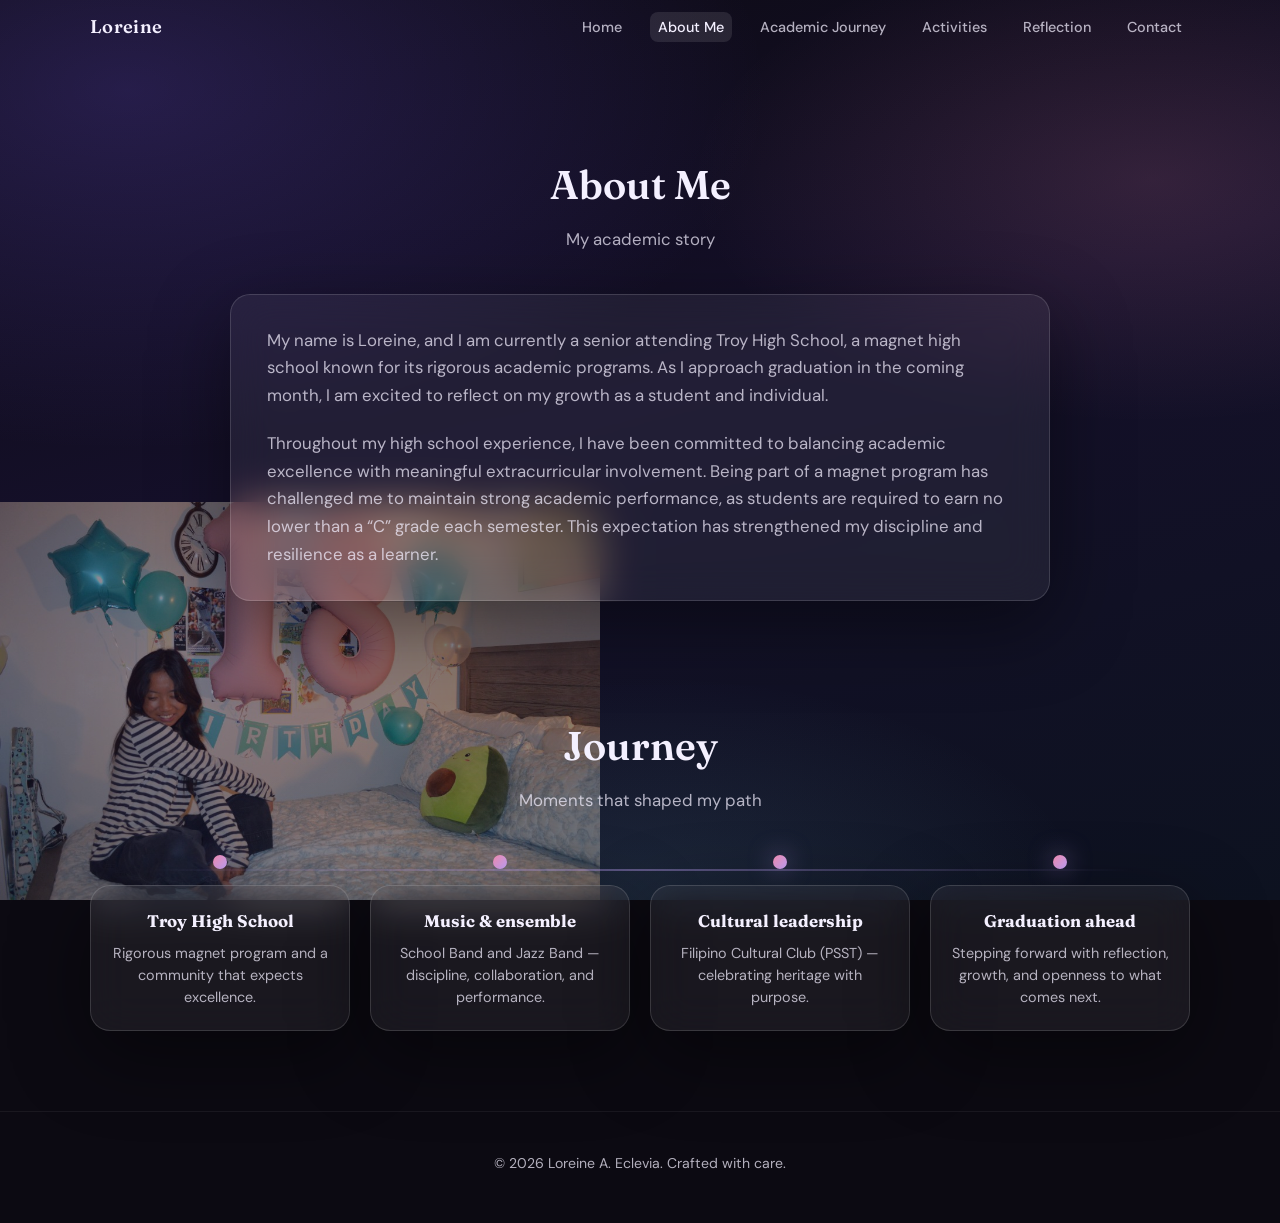
==== commit 88de8982: "Organize academics under a new Academic Journey structure. Add Academic Journey and Senior Capstone " ====
--- a/about.html
+++ b/about.html
@@ -25,7 +25,7 @@
       <ul class="nav__list" id="nav-menu">
         <li><a href="index.html">Home</a></li>
         <li><a href="about.html" aria-current="page">About Me</a></li>
-        <li><a href="academic-goals.html">Academic Goals</a></li>
+        <li><a href="academic-journey.html">Academic Journey</a></li>
         <li><a href="activities.html">Activities</a></li>
         <li><a href="reflection.html">Reflection</a></li>
         <li><a href="contact.html">Contact</a></li>
--- a/css/styles.css
+++ b/css/styles.css
@@ -466,7 +466,7 @@
 
 .corner-memento--hero img {
   display: block;
-  width: min(400px, 68vw);
+  width: min(200px, 23vw);
   height: auto;
   border-radius: 18px;
   border: 1px solid rgba(255, 255, 255, 0.42);
@@ -479,7 +479,7 @@
 
 @media (max-width: 520px) {
   .corner-memento--hero img {
-    width: min(280px, 85vw);
+    width: min(140px, 23vw);
   }
 }
 
@@ -494,8 +494,8 @@
   bottom: 0;
   left: 0;
   z-index: 0;
-  width: min(600px, 96vw);
-  max-height: min(88vh, 900px);
+  width: min(600px, 49vw);
+  max-height: min(48vh, 900px);
   margin: 0;
 }
 
@@ -503,7 +503,7 @@
   display: block;
   width: 100%;
   height: auto;
-  max-height: min(88vh, 900px);
+  max-height: min(48vh, 900px);
   object-fit: contain;
   object-position: left bottom;
   border-radius: 0 32px 0 0;
@@ -577,6 +577,28 @@
 
 .prose p:last-child {
   margin-bottom: 0;
+}
+
+/* Academic journey hub */
+.journey-grid {
+  display: grid;
+  grid-template-columns: repeat(auto-fit, minmax(260px, 1fr));
+  gap: 1.25rem;
+}
+
+.journey-card {
+  padding: 1.4rem 1.3rem;
+}
+
+.journey-card h3 {
+  margin: 0 0 0.55rem;
+  font-family: var(--font-display);
+  font-size: 1.2rem;
+}
+
+.journey-card p {
+  margin: 0 0 1.15rem;
+  color: var(--text-muted);
 }
 
 /* Timeline */
@@ -1088,6 +1110,15 @@
   overflow: hidden;
 }
 
+.gallery-video__title {
+  margin: 0;
+  padding: 0.9rem 1rem 0.25rem;
+  font-family: var(--font-display);
+  font-size: 1.02rem;
+  font-weight: 600;
+  color: var(--text);
+}
+
 .gallery-video__el {
   width: 100%;
   display: block;
@@ -1101,6 +1132,14 @@
   font-size: 0.9rem;
   color: var(--text-muted);
   text-align: center;
+}
+
+.gallery-video__description {
+  margin: 0;
+  padding: 0 1rem 0.95rem;
+  font-size: 0.92rem;
+  color: var(--text-muted);
+  line-height: 1.7;
 }
 
 /* PSST page clarity overrides (page-specific only) */
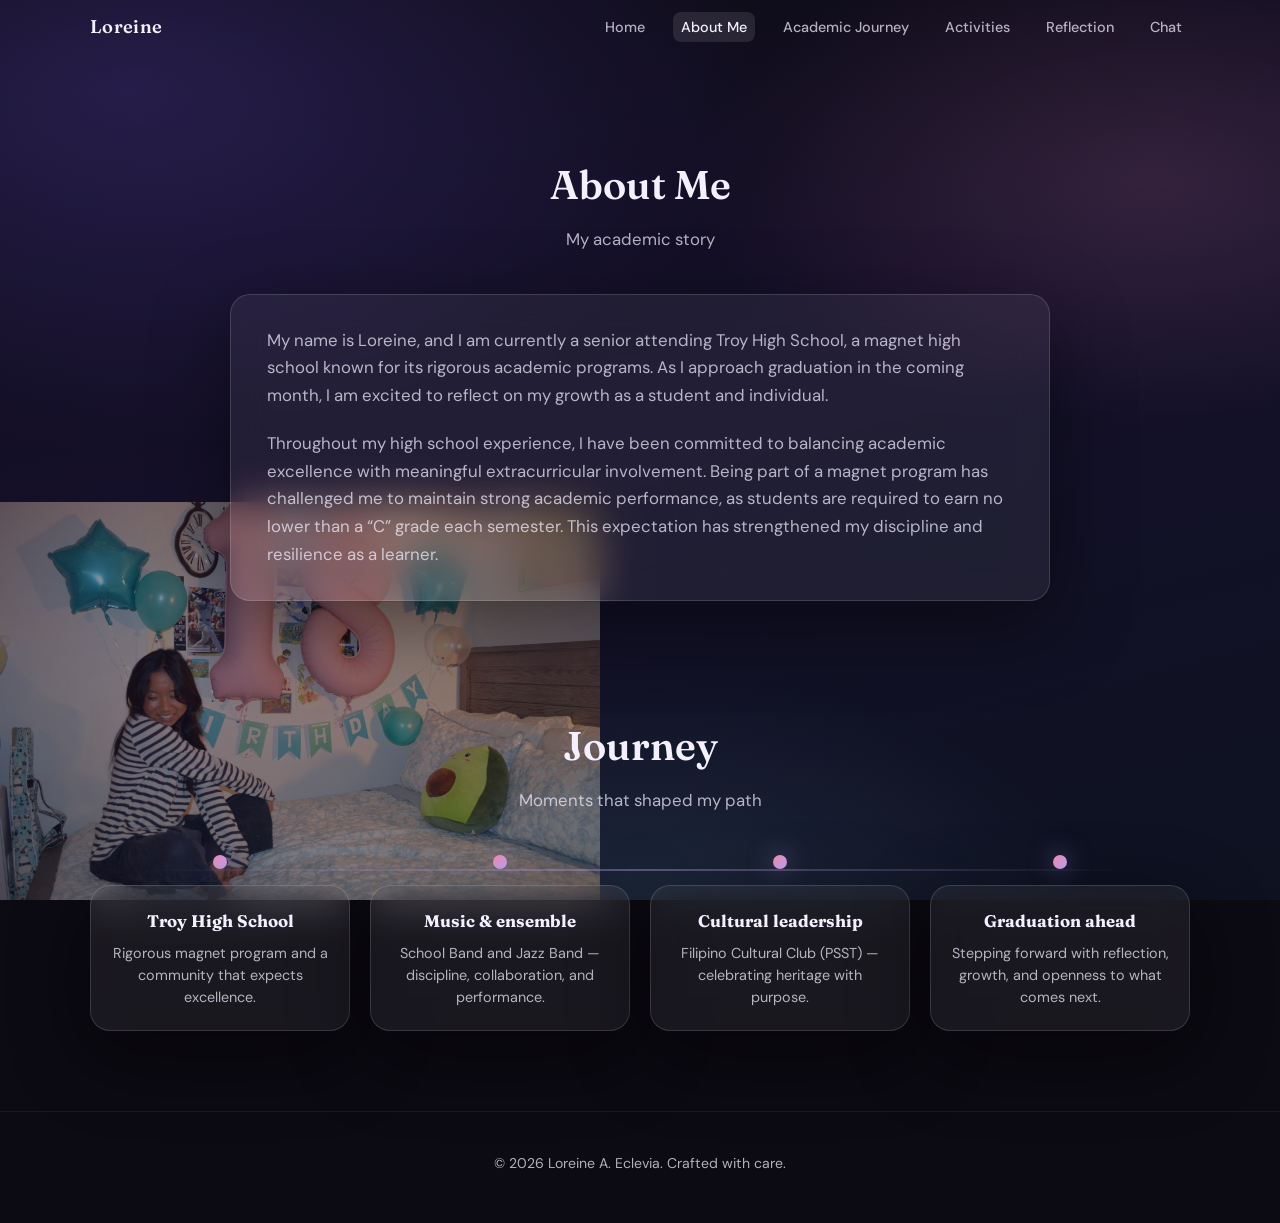
==== commit cd55123f: "Restore Chat label on navigation and chat page title. Reapplies the Contact-to-Chat UI naming on mai" ====
--- a/about.html
+++ b/about.html
@@ -28,7 +28,7 @@
         <li><a href="academic-journey.html">Academic Journey</a></li>
         <li><a href="activities.html">Activities</a></li>
         <li><a href="reflection.html">Reflection</a></li>
-        <li><a href="contact.html">Contact</a></li>
+        <li><a href="contact.html">Chat</a></li>
       </ul>
     </nav>
   </header>
@@ -106,3 +106,4 @@
   <script src="js/main.js" defer></script>
 </body>
 </html>
+
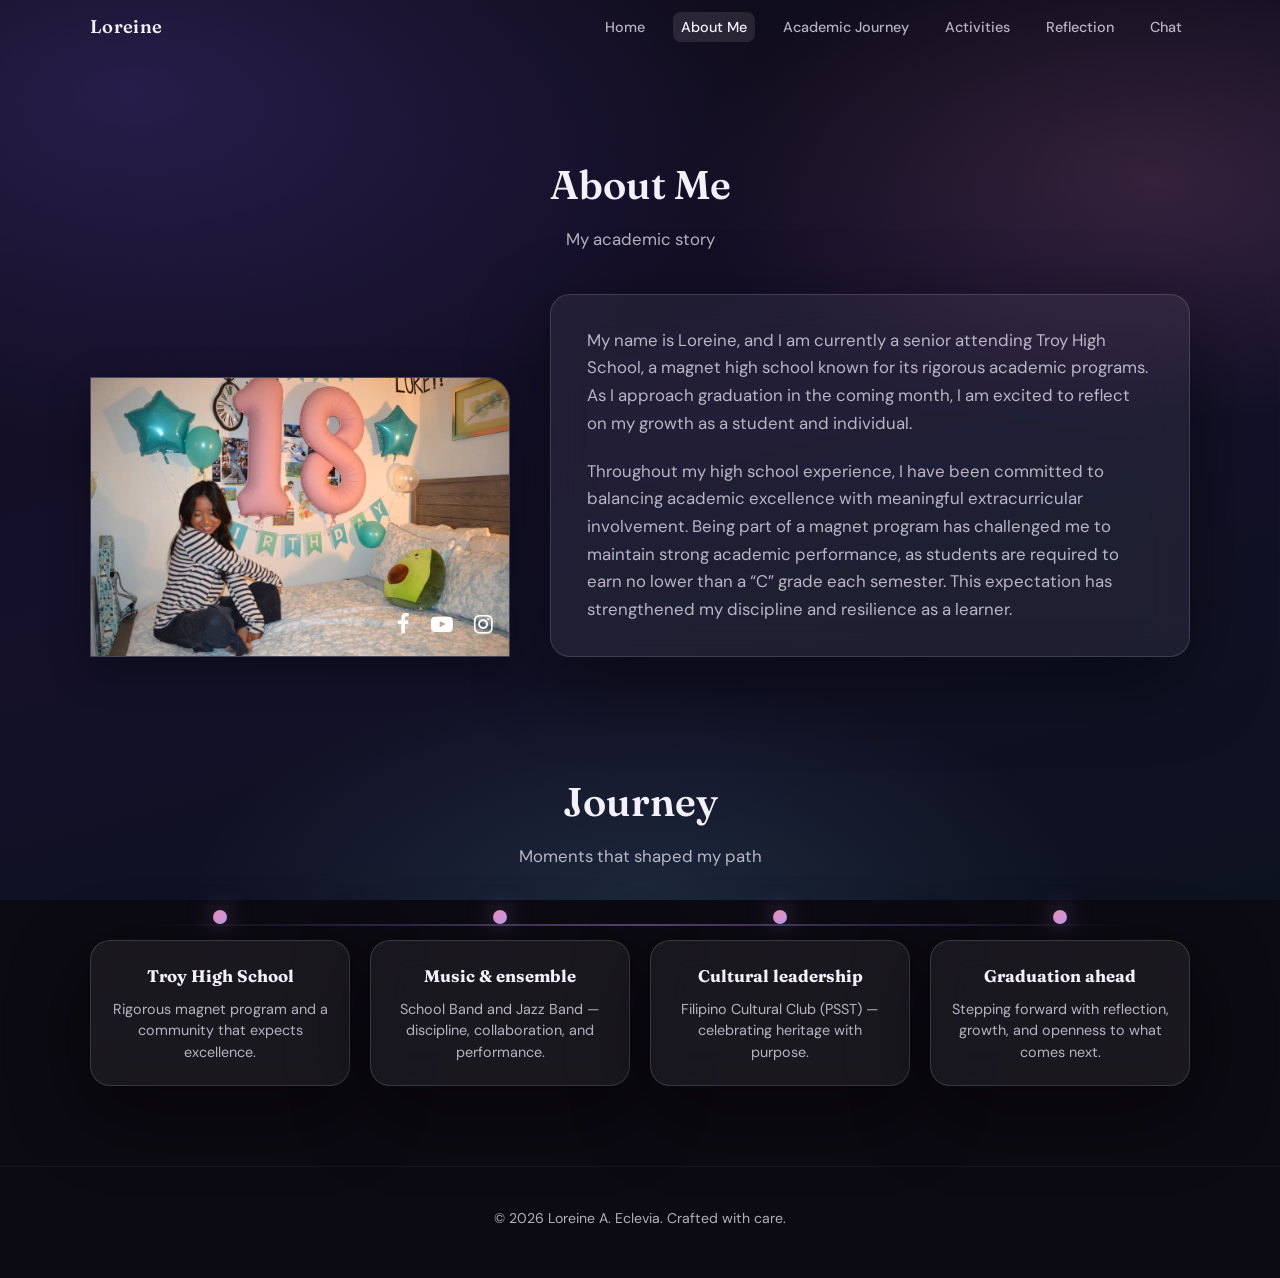
==== commit 277b4bd4: "Add PSST Banquet YouTube entry to the videos gallery. Wire Banquet as a carousel item with DSC_0775 " ====
--- a/about.html
+++ b/about.html
@@ -8,6 +8,7 @@
   <link rel="preconnect" href="https://fonts.googleapis.com" />
   <link rel="preconnect" href="https://fonts.gstatic.com" crossorigin />
   <link href="https://fonts.googleapis.com/css2?family=DM+Sans:ital,opsz,wght@0,9..40,400;0,9..40,500;0,9..40,600;0,9..40,700;1,9..40,400&family=Fraunces:ital,opsz,wght@0,9..144,500;0,9..144,600;0,9..144,700;1,9..144,400&display=swap" rel="stylesheet" />
+  <link rel="stylesheet" href="https://cdnjs.cloudflare.com/ajax/libs/font-awesome/4.7.0/css/font-awesome.min.css" />
   <link rel="stylesheet" href="css/styles.css" />
 </head>
 <body>
@@ -34,25 +35,32 @@
   </header>
 
   <main class="site-main site-main--page site-main--about">
-    <figure class="corner-memento corner-memento--about-bg" aria-hidden="true">
-      <img
-        src="assets/loreine-18th-birthday.png"
-        alt=""
-        width="640"
-        height="480"
-        loading="lazy"
-        decoding="async"
-      />
-    </figure>
     <section id="about" class="section section--about">
       <div class="container">
         <header class="section__header reveal">
           <h2>About Me</h2>
           <p class="section__lead">My academic story</p>
         </header>
-        <div class="prose glass reveal">
-          <p>My name is Loreine, and I am currently a senior attending Troy High School, a magnet high school known for its rigorous academic programs. As I approach graduation in the coming month, I am excited to reflect on my growth as a student and individual.</p>
-          <p>Throughout my high school experience, I have been committed to balancing academic excellence with meaningful extracurricular involvement. Being part of a magnet program has challenged me to maintain strong academic performance, as students are required to earn no lower than a “C” grade each semester. This expectation has strengthened my discipline and resilience as a learner.</p>
+        <div class="about-intro reveal">
+          <figure class="about-intro__photo">
+            <img
+              src="assets/loreine-18th-birthday.png"
+              alt="Loreine celebrating her 18th birthday, with pink balloons and teal decorations."
+              width="640"
+              height="480"
+              loading="lazy"
+              decoding="async"
+            />
+            <ul class="sci sci--memento" aria-label="Social media">
+              <li><a href="https://www.facebook.com/loreine.eclevia" target="_blank" rel="noopener noreferrer" aria-label="Facebook"><i class="fa fa-facebook" aria-hidden="true"></i></a></li>
+              <li><a href="https://www.youtube.com/@TheEclevlit" target="_blank" rel="noopener noreferrer" aria-label="YouTube"><i class="fa fa-youtube-play" aria-hidden="true"></i></a></li>
+              <li><a href="https://www.instagram.com/loveinee/" target="_blank" rel="noopener noreferrer" aria-label="Instagram"><i class="fa fa-instagram" aria-hidden="true"></i></a></li>
+            </ul>
+          </figure>
+          <div class="prose glass">
+            <p>My name is Loreine, and I am currently a senior attending Troy High School, a magnet high school known for its rigorous academic programs. As I approach graduation in the coming month, I am excited to reflect on my growth as a student and individual.</p>
+            <p>Throughout my high school experience, I have been committed to balancing academic excellence with meaningful extracurricular involvement. Being part of a magnet program has challenged me to maintain strong academic performance, as students are required to earn no lower than a “C” grade each semester. This expectation has strengthened my discipline and resilience as a learner.</p>
+          </div>
         </div>
       </div>
     </section>
@@ -106,4 +114,3 @@
   <script src="js/main.js" defer></script>
 </body>
 </html>
-
--- a/css/styles.css
+++ b/css/styles.css
@@ -250,7 +250,7 @@
   background-size: cover;
   background-position: center 35%;
   z-index: 0;
-  filter: brightness(1.22) contrast(1.05) saturate(1.06);
+  filter: brightness(1.58) contrast(1.03) saturate(1.1);
 }
 
 .hero__overlay {
@@ -258,8 +258,8 @@
   inset: 0;
   z-index: 1;
   background:
-    linear-gradient(180deg, rgba(8, 6, 16, 0.32) 0%, rgba(12, 10, 24, 0.44) 45%, rgba(10, 8, 22, 0.62) 100%),
-    radial-gradient(ellipse 90% 60% at 50% 0%, rgba(100, 80, 200, 0.14), transparent 55%);
+    linear-gradient(180deg, rgba(8, 6, 16, 0.12) 0%, rgba(12, 10, 24, 0.24) 45%, rgba(10, 8, 22, 0.36) 100%),
+    radial-gradient(ellipse 90% 60% at 50% 0%, rgba(100, 80, 200, 0.08), transparent 55%);
 }
 
 .hero__particles {
@@ -412,6 +412,40 @@
   transform: translateY(-2px);
   box-shadow: 0 16px 48px rgba(100, 80, 200, 0.45);
   background: linear-gradient(135deg, rgba(196, 165, 255, 0.45), rgba(126, 200, 227, 0.35));
+}
+
+.hero__cta-group {
+  display: flex;
+  flex-wrap: wrap;
+  justify-content: center;
+  gap: 0.75rem;
+}
+
+.hero__cta--warm {
+  background: linear-gradient(135deg, rgba(255, 159, 67, 0.35), rgba(255, 120, 64, 0.28));
+  border-color: rgba(255, 190, 145, 0.55);
+}
+
+.hero__cta--warm:hover {
+  background: linear-gradient(135deg, rgba(255, 159, 67, 0.5), rgba(255, 120, 64, 0.38));
+  box-shadow: 0 16px 48px rgba(220, 110, 45, 0.4);
+}
+
+.hero__activities-note {
+  margin: 1.15rem auto 0;
+  max-width: 700px;
+  padding: 0.95rem 1.05rem;
+  border-radius: 14px;
+  font-size: 0.97rem;
+  color: rgba(255, 255, 255, 0.9);
+  line-height: 1.55;
+  border: 1px solid rgba(255, 255, 255, 0.2);
+  background: linear-gradient(145deg, rgba(255, 255, 255, 0.12), rgba(255, 150, 80, 0.08));
+}
+
+.hero__activities-note strong {
+  color: var(--glow-orange);
+  text-shadow: 0 0 14px rgba(255, 160, 80, 0.5);
 }
 
 .hero__scroll {
@@ -453,15 +487,17 @@
 /* Personal snapshot — home: blended into hero; About: large layer behind content */
 .corner-memento {
   margin: 0;
-  pointer-events: none;
-}
-
-/* Home: 2× previous size; blends with hero photo without heavy darkening */
+}
+
+/* Home: 2× previous size; draggable + interactive */
 .corner-memento--hero {
   position: absolute;
   bottom: max(1rem, env(safe-area-inset-bottom, 0px));
   left: max(1rem, env(safe-area-inset-left, 0px));
-  z-index: 5;
+  z-index: 8;
+  touch-action: none;
+  user-select: none;
+  -webkit-user-select: none;
 }
 
 .corner-memento--hero img {
@@ -475,11 +511,44 @@
     0 0 50px rgba(255, 200, 170, 0.22);
   mix-blend-mode: soft-light;
   filter: brightness(1.14) contrast(1.04) saturate(1.08);
+  cursor: grab;
+  transition: transform 0.22s ease, box-shadow 0.22s ease, filter 0.22s ease;
+}
+
+.corner-memento--hero:hover img {
+  transform: scale(1.06);
+  box-shadow:
+    0 14px 44px rgba(0, 0, 0, 0.36),
+    0 0 62px rgba(255, 180, 140, 0.38);
+}
+
+.corner-memento--hero.is-dragging img {
+  cursor: grabbing;
+  transform: scale(1.04);
+}
+
+.corner-memento--hero.is-zoomed img {
+  transform: scale(1.55);
+  mix-blend-mode: normal;
+  filter: brightness(1.1) contrast(1.08) saturate(1.1);
 }
 
 @media (max-width: 520px) {
   .corner-memento--hero img {
-    width: min(140px, 23vw);
+    width: min(140px, 30vw);
+  }
+}
+
+@media (max-width: 640px) {
+  .hero__bg {
+    background-size: cover;
+    background-position: center 25%;
+  }
+}
+
+@media (max-width: 420px) {
+  .hero__bg {
+    background-position: center 20%;
   }
 }
 
@@ -512,6 +581,132 @@
   filter: brightness(1.12) saturate(1.08);
 }
 
+/* About — photo left, wide prose on the right */
+.about-intro {
+  display: grid;
+  grid-template-columns: minmax(240px, min(420px, 42vw)) 1fr;
+  gap: clamp(1.5rem, 4vw, 2.5rem);
+  align-items: end;
+}
+
+.about-intro__photo {
+  position: relative;
+  margin: 0;
+}
+
+.about-intro__photo img {
+  display: block;
+  width: 100%;
+  height: auto;
+  border-radius: 0 24px 0 0;
+  border: 1px solid rgba(255, 255, 255, 0.22);
+  box-shadow: 0 12px 40px rgba(0, 0, 0, 0.32);
+  filter: brightness(1.08) saturate(1.06);
+}
+
+.about-intro .prose {
+  max-width: none;
+  margin-inline: 0;
+  width: 100%;
+}
+
+@media (max-width: 900px) {
+  .about-intro {
+    grid-template-columns: 1fr;
+    align-items: stretch;
+  }
+
+  .about-intro__photo {
+    max-width: min(420px, 100%);
+  }
+}
+
+/* Social icons — LitoMovies .sci (Font Awesome 4) */
+.sci {
+  list-style: none;
+  margin: 0;
+  padding: 0;
+  display: inline-flex;
+  justify-content: flex-start;
+  align-items: center;
+  gap: 25px;
+  z-index: 12;
+}
+
+.sci li {
+  margin: 0;
+  padding: 0;
+}
+
+.sci a {
+  color: #ffffff;
+  text-decoration: none;
+  font-weight: 500;
+  letter-spacing: 1px;
+  font-size: 25px;
+  transition: color 0.3s ease;
+  cursor: pointer;
+  display: inline-flex;
+  align-items: center;
+  justify-content: center;
+}
+
+.sci a:hover {
+  color: var(--glow-orange);
+}
+
+.sci--memento {
+  position: absolute;
+  bottom: 50px;
+  right: 100px;
+}
+
+.about-intro__photo .sci--memento {
+  bottom: 16px;
+  right: 16px;
+  gap: 20px;
+}
+
+.about-intro__photo .sci--memento a {
+  font-size: 22px;
+}
+
+.corner-memento--hero .sci--memento {
+  bottom: 12px;
+  right: 12px;
+  gap: 18px;
+}
+
+.corner-memento--hero .sci--memento a {
+  font-size: 20px;
+}
+
+.sci--fixed {
+  position: fixed;
+  bottom: 50px;
+  left: 30px;
+  z-index: 40;
+}
+
+@media (max-width: 600px) {
+  .sci--fixed {
+    bottom: 30px;
+    left: 20px;
+    gap: 15px;
+  }
+
+  .sci--fixed a,
+  .sci--memento a {
+    font-size: 22px;
+  }
+
+  .sci--memento {
+    bottom: 30px;
+    right: 30px;
+    gap: 15px;
+  }
+}
+
 .site-main--about > section {
   position: relative;
   z-index: 1;
@@ -599,6 +794,18 @@
 .journey-card p {
   margin: 0 0 1.15rem;
   color: var(--text-muted);
+}
+
+.showcase-media__hint {
+  margin: 0 0 0.85rem;
+  font-size: 0.88rem;
+  color: var(--text-muted);
+  line-height: 1.6;
+}
+
+.showcase-media__hint code {
+  font-size: 0.84em;
+  color: var(--accent-2);
 }
 
 /* Timeline */
@@ -1171,6 +1378,343 @@
   filter: brightness(1.08) contrast(1.08) saturate(1.03);
 }
 
+/* ----- PSST Videos — LitoMovies-style banner + carousel ----- */
+body.page-psst .psst-movie-root {
+  font-family: "Poppins", var(--font-sans), system-ui, sans-serif;
+}
+
+body.page-psst .psst-movie-column {
+  position: relative;
+  z-index: 1;
+  flex: 1 1 320px;
+  min-width: 0;
+  max-width: min(520px, 100%);
+}
+
+body.page-psst .psst-movie-banner {
+  position: relative;
+  width: 100%;
+  min-height: min(720px, calc(100vh - var(--nav-h) - 4rem));
+  padding: 2rem min(100px, 6vw);
+  display: flex;
+  justify-content: space-between;
+  align-items: center;
+  gap: 1.5rem;
+  overflow: hidden;
+  border-radius: var(--radius);
+  transition: background 0.45s ease;
+}
+
+body.page-psst .psst-movie-banner::before {
+  content: "";
+  position: absolute;
+  inset: 0;
+  background: rgba(0, 0, 0, 0.45);
+  pointer-events: none;
+  border-radius: inherit;
+}
+
+body.page-psst .psst-movie-content {
+  position: relative;
+  z-index: 1;
+  flex: 1 1 320px;
+  max-width: min(520px, 100%);
+  display: none;
+  visibility: hidden;
+  opacity: 0;
+  transform: scale(0.98);
+  transition: opacity 0.35s ease, transform 0.35s ease, visibility 0.35s;
+}
+
+body.page-psst .psst-movie-content.active {
+  display: block;
+  visibility: visible;
+  opacity: 1;
+  transform: scale(1);
+}
+
+body.page-psst .psst-movie-title {
+  font-family: var(--font-display), Georgia, serif;
+  font-size: clamp(1.35rem, 3vw, 2rem);
+  font-weight: 700;
+  margin: 0 0 0.75rem;
+  color: var(--text);
+  line-height: 1.2;
+}
+
+body.page-psst .psst-movie-meta {
+  color: rgba(244, 240, 255, 0.55);
+  font-weight: 400;
+  font-size: clamp(0.95rem, 2vw, 1.15rem);
+  margin: 0 0 0.75rem;
+  display: flex;
+  flex-wrap: wrap;
+  align-items: center;
+  gap: 0.25rem 0;
+}
+
+body.page-psst .psst-movie-meta span {
+  padding: 0 10px;
+  border-right: 1px solid rgba(244, 240, 255, 0.28);
+}
+
+body.page-psst .psst-movie-meta span:first-child {
+  padding-left: 0;
+}
+
+body.page-psst .psst-movie-meta span:last-child {
+  border-right: 0;
+}
+
+body.page-psst .psst-movie-desc {
+  font-size: 0.95rem;
+  font-weight: 300;
+  line-height: 1.55;
+  color: rgba(255, 255, 255, 0.92);
+  margin: 0 0 1rem;
+}
+
+body.page-psst .psst-movie-desc p {
+  margin: 0 0 0.65rem;
+}
+
+body.page-psst .psst-movie-desc p:last-child {
+  margin-bottom: 0;
+}
+
+body.page-psst .psst-movie-buttons {
+  display: flex;
+  flex-wrap: wrap;
+  gap: 0.65rem;
+}
+
+body.page-psst .psst-btn {
+  display: inline-flex;
+  align-items: center;
+  gap: 0.45rem;
+  padding: 0.55rem 1.15rem;
+  text-decoration: none;
+  font-weight: 600;
+  letter-spacing: 0.06em;
+  text-transform: uppercase;
+  font-size: 0.78rem;
+  border-radius: 4px;
+  transition: background 0.25s ease, color 0.25s ease, transform 0.2s ease;
+  cursor: pointer;
+}
+
+body.page-psst .psst-btn--primary {
+  background: var(--glow-orange-hot);
+  color: #1a0f08;
+  border: 1px solid rgba(255, 180, 120, 0.65);
+}
+
+body.page-psst .psst-btn--primary:hover {
+  filter: brightness(1.08);
+  transform: translateY(-1px);
+}
+
+body.page-psst .psst-carousel-box {
+  position: relative;
+  z-index: 1;
+  flex: 1 1 420px;
+  min-width: 0;
+  max-width: min(950px, 100%);
+  display: flex;
+  justify-content: center;
+  align-items: center;
+  background: rgba(0, 0, 0, 0.22);
+  box-shadow: 16px 16px 40px rgba(0, 0, 0, 0.45);
+  border: 1px solid rgba(255, 255, 255, 0.12);
+  backdrop-filter: blur(18px);
+  -webkit-backdrop-filter: blur(18px);
+  border-radius: 12px;
+  padding: 0.75rem 0;
+}
+
+body.page-psst .psst-carousel {
+  position: relative;
+  height: 420px;
+  perspective: 1500px;
+  margin: 0;
+}
+
+body.page-psst .psst-carousel .carousel-item {
+  width: 220px;
+  cursor: pointer;
+}
+
+body.page-psst .psst-carousel .carousel-item img {
+  max-width: 210px;
+  border-radius: 10px;
+  transform: translateX(6px) translateY(-72px);
+  object-fit: cover;
+  object-position: center;
+  aspect-ratio: 2 / 3;
+}
+
+body.page-psst .psst-carousel-fallback {
+  width: 210px;
+  min-height: 280px;
+  margin-left: 6px;
+  transform: translateY(-72px);
+  border-radius: 10px;
+  background: linear-gradient(145deg, rgba(196, 165, 255, 0.22), rgba(126, 200, 227, 0.12));
+  border: 1px solid rgba(255, 255, 255, 0.15);
+  display: flex;
+  align-items: flex-end;
+  justify-content: center;
+  padding: 0.65rem;
+  text-align: center;
+  font-size: 0.78rem;
+  font-weight: 600;
+  color: var(--text);
+  line-height: 1.35;
+}
+
+body.page-psst .psst-carousel .carousel-item--youtube {
+  width: 220px;
+  cursor: pointer;
+}
+
+body.page-psst .psst-carousel-youtube-stack {
+  display: flex;
+  flex-direction: column;
+  align-items: center;
+  gap: 0.65rem;
+  transform: translateX(6px) translateY(-48px);
+}
+
+body.page-psst .psst-carousel-preview {
+  display: flex;
+  justify-content: center;
+}
+
+body.page-psst .psst-carousel-preview img,
+body.page-psst .psst-carousel-preview .psst-carousel-fallback {
+  margin-left: 0;
+  transform: none;
+}
+
+body.page-psst .psst-carousel-youtube-btn {
+  position: relative;
+  z-index: 2;
+  white-space: nowrap;
+}
+
+body.page-psst .psst-trailer {
+  position: fixed;
+  top: 0;
+  left: 0;
+  right: 0;
+  bottom: 0;
+  z-index: 200;
+  display: flex;
+  justify-content: center;
+  align-items: center;
+  padding: 2rem;
+  backdrop-filter: blur(16px);
+  -webkit-backdrop-filter: blur(16px);
+  background: rgba(6, 4, 12, 0.72);
+  visibility: hidden;
+  opacity: 0;
+  transition: opacity 0.35s ease, visibility 0.35s ease;
+}
+
+body.page-psst .psst-trailer.active {
+  visibility: visible;
+  opacity: 1;
+}
+
+body.page-psst .psst-trailer__video {
+  width: min(900px, 100%);
+  max-height: min(80vh, 100%);
+  outline: none;
+  background: #000;
+  border-radius: 10px;
+}
+
+body.page-psst .psst-trailer__close {
+  position: absolute;
+  top: calc(var(--nav-h) + 12px);
+  right: min(32px, 5vw);
+  width: 44px;
+  height: 44px;
+  border-radius: 999px;
+  border: 1px solid rgba(255, 255, 255, 0.25);
+  background: rgba(12, 10, 18, 0.65);
+  color: var(--text);
+  font-size: 1.5rem;
+  line-height: 1;
+  cursor: pointer;
+  display: inline-flex;
+  align-items: center;
+  justify-content: center;
+}
+
+body.page-psst .psst-trailer__close:hover {
+  border-color: rgba(255, 159, 67, 0.85);
+  color: var(--glow-orange);
+}
+
+@media (max-width: 991px) {
+  body.page-psst .psst-movie-banner {
+    flex-direction: column;
+    align-items: stretch;
+    padding: 1.5rem min(50px, 5vw);
+    min-height: auto;
+  }
+
+  body.page-psst .psst-carousel {
+    height: 300px;
+  }
+
+  body.page-psst .psst-carousel .carousel-item {
+    width: 150px;
+  }
+
+  body.page-psst .psst-carousel .carousel-item img,
+  body.page-psst .psst-carousel-fallback {
+    max-width: 140px;
+    width: 140px;
+    min-height: 200px;
+    transform: translateX(6px) translateY(-48px);
+  }
+
+  body.page-psst .psst-carousel .carousel-item--youtube {
+    width: 150px;
+  }
+
+  body.page-psst .psst-carousel-youtube-stack {
+    transform: translateX(6px) translateY(-32px);
+  }
+
+  body.page-psst .psst-carousel-preview img,
+  body.page-psst .psst-carousel-preview .psst-carousel-fallback {
+    max-width: 140px;
+    width: 140px;
+    min-height: 200px;
+  }
+}
+
+@media (max-width: 600px) {
+  body.page-psst .psst-movie-banner {
+    padding: 1.25rem 1rem;
+  }
+
+  body.page-psst .psst-carousel-box {
+    max-width: 100%;
+  }
+
+  body.page-psst .psst-carousel {
+    height: 260px;
+  }
+
+  body.page-psst .psst-movie-meta {
+    font-size: 0.88rem;
+  }
+}
+
 /* Reflection layout */
 .reflection__layout {
   display: grid;
@@ -1220,6 +1764,79 @@
   font-size: 0.98rem;
 }
 
+.chat-panel {
+  max-width: 860px;
+  margin: 1.1rem auto 0;
+  padding: 1.4rem;
+}
+
+.chat-panel__title {
+  margin: 0 0 0.45rem;
+  font-family: var(--font-display);
+  font-size: 1.15rem;
+}
+
+.chat-panel__lead {
+  margin: 0 0 1rem;
+  color: var(--text-muted);
+  font-size: 0.92rem;
+}
+
+.chat-form {
+  display: grid;
+  gap: 0.85rem;
+}
+
+.chat-form__field {
+  display: grid;
+  gap: 0.35rem;
+  font-size: 0.88rem;
+  color: var(--text-muted);
+}
+
+.chat-form__field input,
+.chat-form__field textarea {
+  width: 100%;
+  border-radius: 12px;
+  border: 1px solid var(--border-glass);
+  background: rgba(255, 255, 255, 0.08);
+  color: var(--text);
+  padding: 0.68rem 0.78rem;
+  font: inherit;
+}
+
+.chat-form__button {
+  justify-self: start;
+  border-radius: 999px;
+  border: 1px solid var(--border-glass);
+  background: rgba(255, 255, 255, 0.08);
+  color: var(--text);
+  padding: 0.55rem 1rem;
+  font: inherit;
+  cursor: pointer;
+}
+
+.chat-form__button:hover {
+  color: var(--glow-orange);
+  border-color: rgba(255, 159, 67, 0.85);
+  background: rgba(255, 140, 60, 0.12);
+}
+
+.chat-form__status {
+  margin: 0.25rem 0 0;
+  min-height: 1.3rem;
+  font-size: 0.9rem;
+  color: var(--text-muted);
+}
+
+.chat-form__status.is-success {
+  color: #9ff5bd;
+}
+
+.chat-form__status.is-error {
+  color: #ffb4b4;
+}
+
 /* Footer */
 .site-footer {
   padding: 2.5rem 0 3rem;
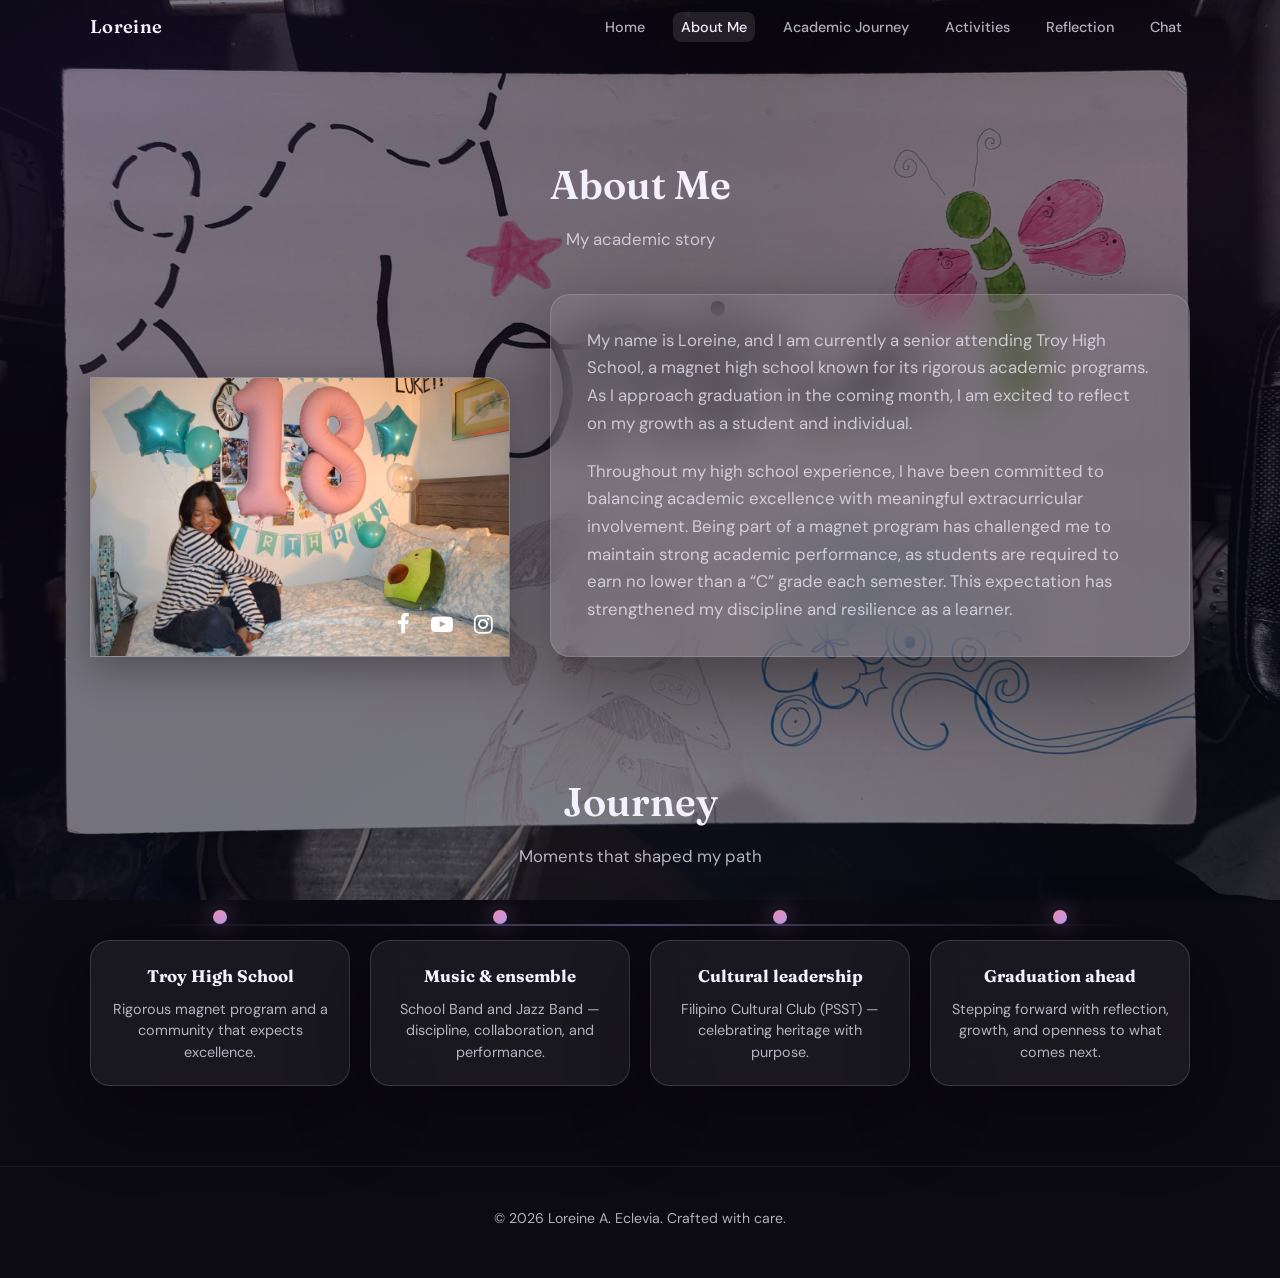
==== commit 6ff8df87: "Refresh About and Academic Journey pages with new backgrounds and layout. Brighten the homepage hero" ====
--- a/about.html
+++ b/about.html
@@ -11,8 +11,9 @@
   <link rel="stylesheet" href="https://cdnjs.cloudflare.com/ajax/libs/font-awesome/4.7.0/css/font-awesome.min.css" />
   <link rel="stylesheet" href="css/styles.css" />
 </head>
-<body>
+<body class="page-about">
   <div class="gradient-bg" aria-hidden="true"></div>
+  <div class="about-page-bg" aria-hidden="true"></div>
 
   <header class="site-header">
     <nav class="nav" aria-label="Primary">
--- a/css/styles.css
+++ b/css/styles.css
@@ -250,7 +250,7 @@
   background-size: cover;
   background-position: center 35%;
   z-index: 0;
-  filter: brightness(1.58) contrast(1.03) saturate(1.1);
+  filter: brightness(1.88) contrast(1.03) saturate(1.1);
 }
 
 .hero__overlay {
@@ -258,8 +258,8 @@
   inset: 0;
   z-index: 1;
   background:
-    linear-gradient(180deg, rgba(8, 6, 16, 0.12) 0%, rgba(12, 10, 24, 0.24) 45%, rgba(10, 8, 22, 0.36) 100%),
-    radial-gradient(ellipse 90% 60% at 50% 0%, rgba(100, 80, 200, 0.08), transparent 55%);
+    linear-gradient(180deg, rgba(8, 6, 16, 0.06) 0%, rgba(12, 10, 24, 0.14) 45%, rgba(10, 8, 22, 0.22) 100%),
+    radial-gradient(ellipse 90% 60% at 50% 0%, rgba(100, 80, 200, 0.06), transparent 55%);
 }
 
 .hero__particles {
@@ -539,20 +539,45 @@
   }
 }
 
+@media (max-width: 768px) {
+  .hero__bg {
+    background-size: contain;
+    background-repeat: no-repeat;
+    background-position: center center;
+    background-color: #0c0a12;
+  }
+}
+
 @media (max-width: 640px) {
   .hero__bg {
-    background-size: cover;
-    background-position: center 25%;
+    background-position: center center;
   }
 }
 
 @media (max-width: 420px) {
   .hero__bg {
-    background-position: center 20%;
-  }
-}
-
-/* About: 3× original corner width (200px → 600px), fixed behind sections */
+    background-position: center center;
+  }
+}
+
+/* About: full-page PSST sketch background + intro photo unchanged */
+.about-page-bg {
+  position: fixed;
+  inset: 0;
+  z-index: -1;
+  background-image: url("../assets/loreine-skitch-psst.png");
+  background-size: cover;
+  background-position: center center;
+  background-repeat: no-repeat;
+  opacity: 0.42;
+  filter: brightness(1.15) contrast(1.05) saturate(1.08);
+  pointer-events: none;
+}
+
+body.page-about .gradient-bg {
+  opacity: 0.72;
+}
+
 .site-main--about {
   position: relative;
   z-index: 1;
@@ -610,6 +635,15 @@
   width: 100%;
 }
 
+@media (max-width: 768px) {
+  .about-page-bg {
+    background-size: contain;
+    background-color: #0c0a12;
+    opacity: 0.5;
+    filter: brightness(1.2) contrast(1.04) saturate(1.06);
+  }
+}
+
 @media (max-width: 900px) {
   .about-intro {
     grid-template-columns: 1fr;
@@ -781,6 +815,50 @@
   gap: 1.25rem;
 }
 
+.journey-grid--left {
+  display: flex;
+  flex-direction: column;
+  align-items: stretch;
+  gap: 1.25rem;
+  max-width: min(400px, 100%);
+}
+
+.journey-layout {
+  display: block;
+}
+
+body.page-academic-journey .journey-intro {
+  max-width: min(400px, 100%);
+}
+
+.academic-journey-page-bg {
+  position: fixed;
+  inset: 0;
+  z-index: -1;
+  background-image: url("../assets/loreine-graduation-day-ceremony-background.png");
+  background-size: cover;
+  background-position: center center;
+  background-repeat: no-repeat;
+  filter: brightness(0.42) contrast(1.06) saturate(0.92);
+  pointer-events: none;
+}
+
+.academic-journey-page-bg::after {
+  content: "";
+  position: absolute;
+  inset: 0;
+  background: rgba(6, 4, 14, 0.52);
+}
+
+body.page-academic-journey .gradient-bg {
+  opacity: 0.55;
+}
+
+.site-main--academic-journey {
+  position: relative;
+  z-index: 1;
+}
+
 .journey-card {
   padding: 1.4rem 1.3rem;
 }
@@ -794,6 +872,61 @@
 .journey-card p {
   margin: 0 0 1.15rem;
   color: var(--text-muted);
+}
+
+.journey-card__actions {
+  display: flex;
+  flex-wrap: wrap;
+  align-items: flex-end;
+  gap: 1rem 1.35rem;
+}
+
+.journey-card__graduation {
+  display: flex;
+  flex-direction: column;
+  align-items: flex-start;
+  gap: 0.65rem;
+  flex: 1 1 180px;
+  min-width: 0;
+}
+
+.journey-card__graduation-title {
+  margin: 0;
+  font-size: 0.92rem;
+  font-weight: 600;
+  line-height: 1.45;
+  color: var(--text);
+  max-width: 16rem;
+}
+
+@media (max-width: 768px) {
+  .academic-journey-page-bg {
+    background-size: contain;
+    background-color: #0c0a12;
+    filter: brightness(0.48) contrast(1.04) saturate(0.9);
+  }
+
+  body.page-academic-journey .journey-grid--left,
+  body.page-academic-journey .journey-intro {
+    max-width: 100%;
+  }
+
+  .journey-card__actions {
+    flex-direction: column;
+    align-items: stretch;
+  }
+
+  .journey-card__graduation {
+    flex: 1 1 auto;
+  }
+
+  .journey-card__graduation-title {
+    max-width: none;
+  }
+
+  .journey-card__actions .hero__cta {
+    align-self: flex-start;
+  }
 }
 
 .showcase-media__hint {
